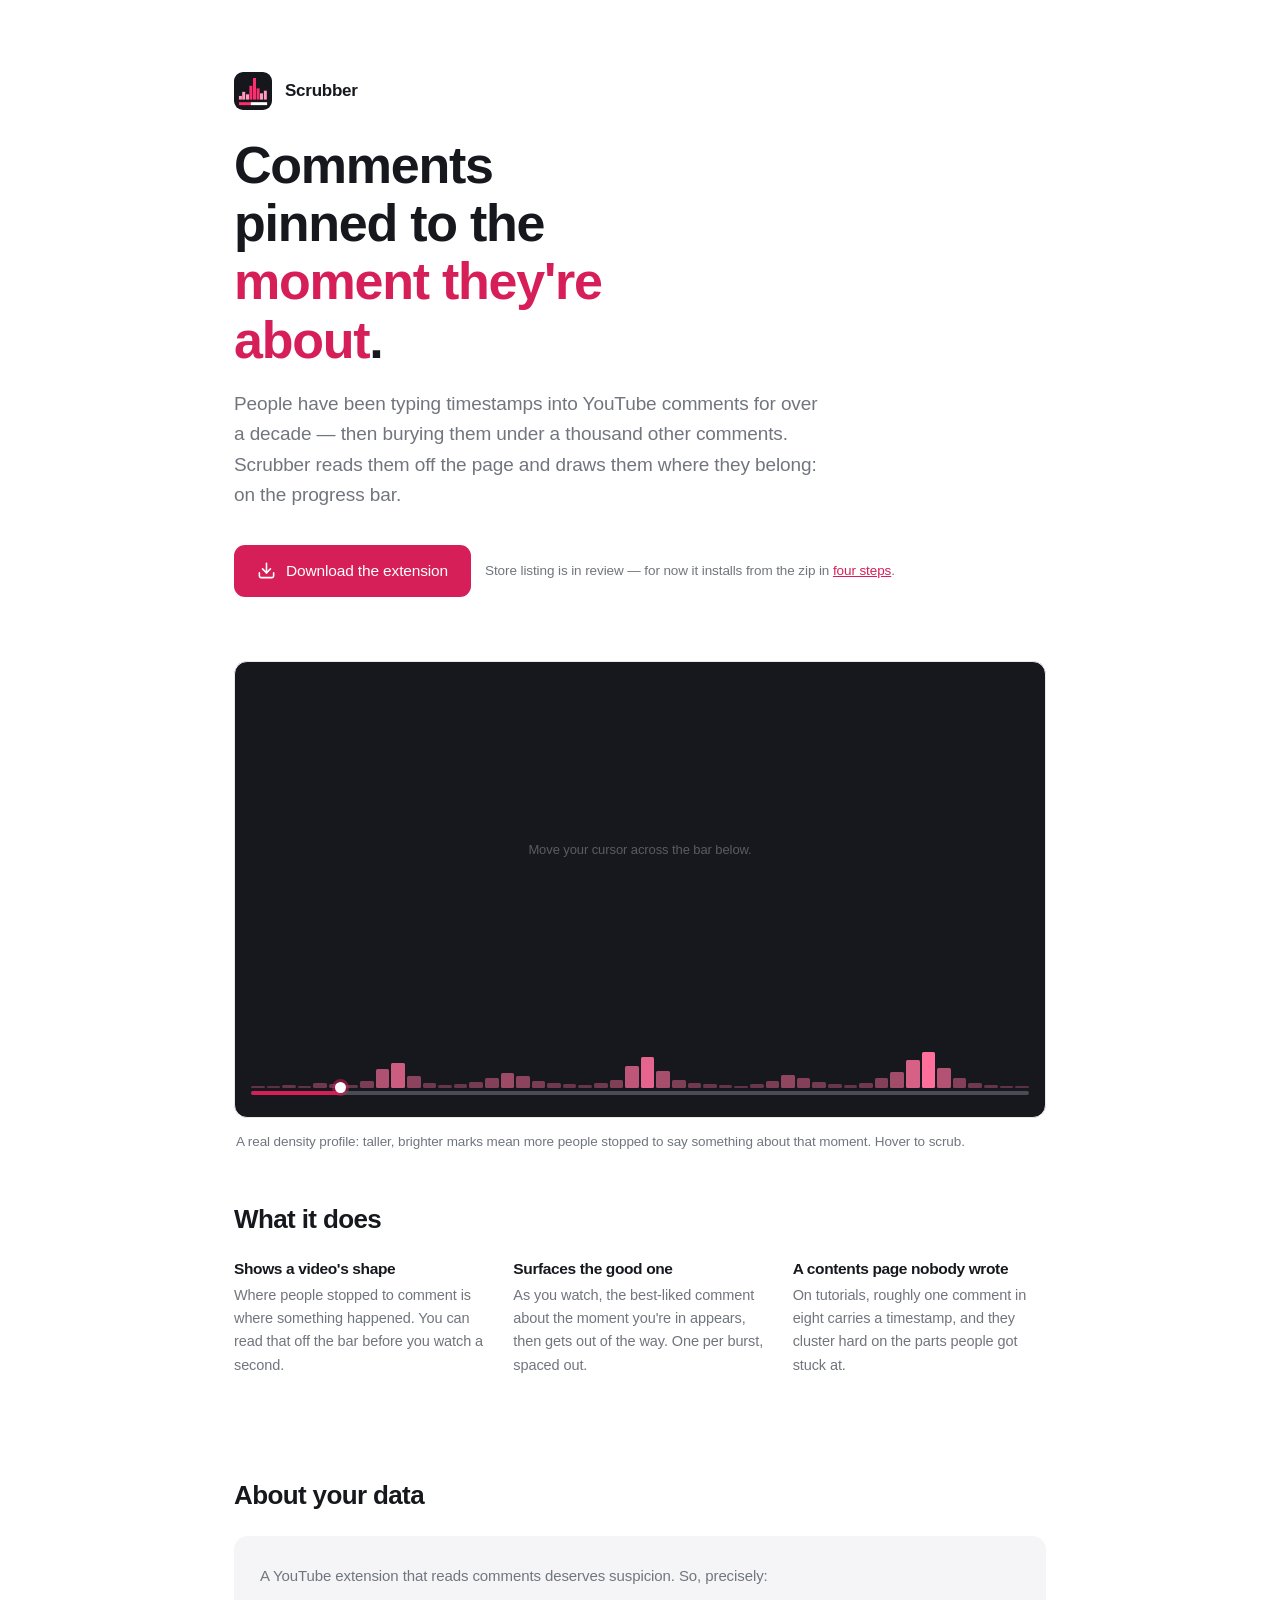
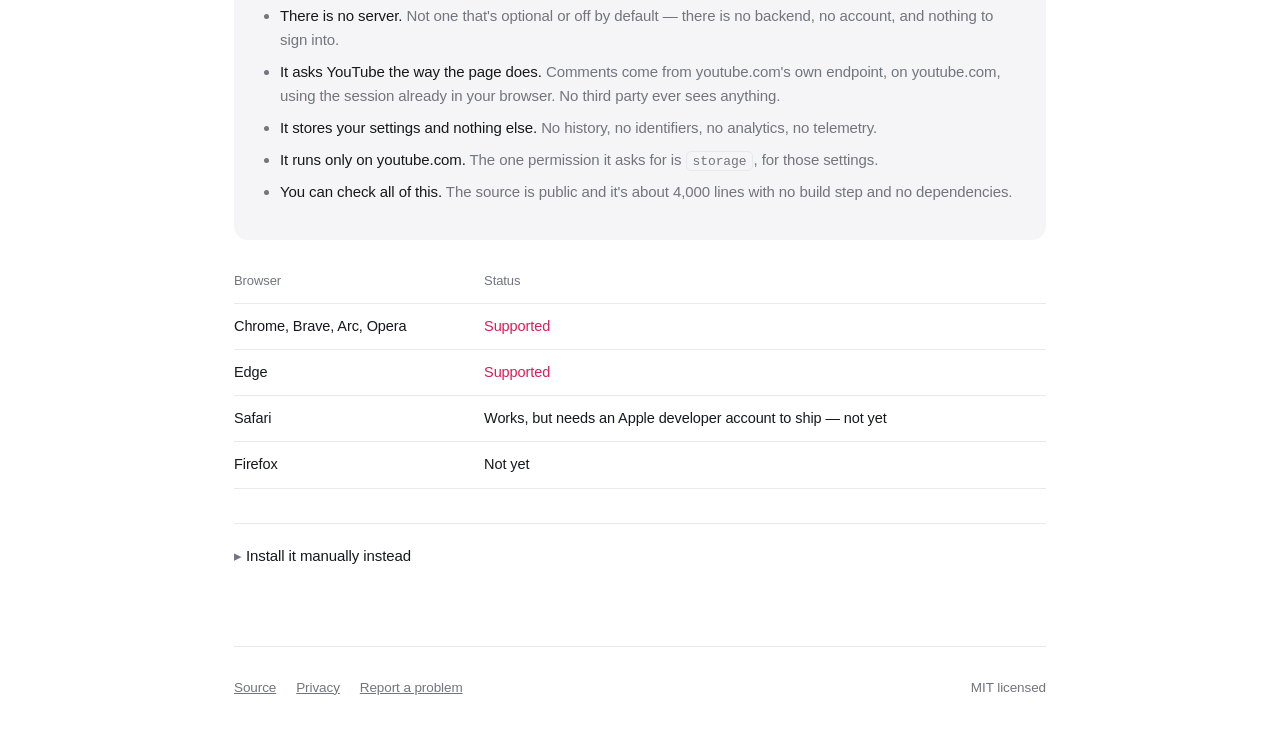
==== docs/index.html @ a27cd329 "Initial commit: Scrubber 1.0.0 Comments pinned to the moment they're about — density marks over the " ====
<!doctype html>
<html lang="en">
<head>
<meta charset="utf-8">
<meta name="viewport" content="width=device-width, initial-scale=1">
<title>Scrubber — YouTube comments pinned to the moment they're about</title>
<meta name="description" content="Scrubber reads the timestamps people type into YouTube comments and draws them as density marks over the progress bar. Free, open source, no tracking.">
<link rel="icon" href="icon.png">
<meta property="og:title" content="Scrubber">
<meta property="og:description" content="YouTube comments pinned to the moment they're about.">
<meta property="og:image" content="https://alex-mind.github.io/scrubber/promo.png">
<meta property="og:url" content="https://alex-mind.github.io/scrubber/">
<meta name="twitter:card" content="summary_large_image">
<style>
  /* Palette is lifted from src/popup.html so the site and the product agree. */
  :root{
    color-scheme: light dark;
    --bg:#fff; --fg:#16181d; --dim:#71757e; --line:#e8e9ed; --field:#f5f5f7;
    --accent:#d61f58; --accent-soft:rgba(214,31,88,.10);
    --player:#16181d; --player-fg:#e9eaee; --player-dim:#9a9ea8;
    --track:#4a4c55; --mark:#ff6f9c;
  }
  @media (prefers-color-scheme: dark){
    :root{
      --bg:#17181c; --fg:#e9eaee; --dim:#9a9ea8; --line:#292b31; --field:#212328;
      --accent:#ff6f9c; --accent-soft:rgba(255,111,156,.12);
      --player:#0e0f12; --player-fg:#e9eaee; --player-dim:#9a9ea8;
    }
  }
  *{box-sizing:border-box}
  html{-webkit-text-size-adjust:100%}
  body{
    margin:0; padding-block:0; background:var(--bg); color:var(--fg);
    font:400 16px/1.6 -apple-system,BlinkMacSystemFont,"SF Pro Text","Segoe UI",Roboto,Helvetica,Arial,sans-serif;
    letter-spacing:-.006em;
  }
  .wrap{max-width:860px; margin:0 auto; padding:0 24px}
  a{color:var(--accent)}
  h1,h2,h3{letter-spacing:-.024em; line-height:1.12; margin:0}

  /* ---------- hero ---------- */
  header{padding-block:72px 8px}
  .brand{display:flex; align-items:center; gap:13px; margin-bottom:26px}
  .brand img{width:38px; height:38px; border-radius:9px; display:block}
  .brand b{font-size:17px; font-weight:600; letter-spacing:-.015em}
  h1{font-size:clamp(32px,6.4vw,52px); font-weight:600; max-width:15ch}
  h1 em{font-style:normal; color:var(--accent)}
  .lede{margin:20px 0 0; font-size:clamp(16.5px,2.4vw,19px); color:var(--dim); max-width:56ch}

  /* ---------- install ---------- */
  .cta{display:flex; flex-wrap:wrap; align-items:center; gap:14px; margin:34px 0 10px}
  .btn{
    display:inline-flex; align-items:center; gap:10px;
    padding:13px 22px; border-radius:11px; border:1px solid transparent;
    background:var(--accent); color:#fff; text-decoration:none;
    font-size:15.5px; font-weight:500; letter-spacing:-.01em;
    transition:transform .12s ease, opacity .12s ease;
  }
  .btn:hover{opacity:.9; transform:translateY(-1px)}
  .btn svg{width:19px; height:19px; flex:none}
  .cta small{color:var(--dim); font-size:13.5px; line-height:1.45}
  .note{margin:6px 0 0; font-size:13.5px; color:var(--dim)}

  /* ---------- the demo ---------- */
  .demo{margin:46px 0 0}
  .player{
    position:relative; border-radius:13px; overflow:hidden; background:var(--player);
    aspect-ratio:16/9; border:1px solid var(--line);
    display:flex; align-items:center; justify-content:center;
  }
  .stage{
    position:absolute; inset:0; display:grid; place-items:center; text-align:center;
    color:var(--player-dim); font-size:13px; padding:0 24px 78px;
  }
  .stage span{opacity:.5}

  /* a comment surfacing, the way the extension does it */
  .card{
    position:absolute; left:16px; right:16px; bottom:70px; max-width:390px;
    background:rgba(22,24,29,.94); color:var(--player-fg);
    border:1px solid rgba(255,255,255,.10); border-radius:11px;
    padding:11px 13px; font-size:13.5px; line-height:1.5;
    opacity:0; transform:translateY(6px); transition:opacity .35s ease, transform .35s ease;
    backdrop-filter:blur(8px); text-align:left; pointer-events:none;
  }
  .card.on{opacity:1; transform:none}
  .card .meta{display:flex; gap:9px; align-items:center; margin-bottom:5px;
              font-size:11.5px; color:var(--player-dim)}
  .card .ts{color:var(--mark); font-weight:600; font-variant-numeric:tabular-nums}
  .card .likes{margin-left:auto; font-variant-numeric:tabular-nums}

  /* the progress bar and its density marks — the whole point */
  .bar{position:absolute; left:16px; right:16px; bottom:20px; height:46px; cursor:crosshair}
  .marks{position:absolute; left:0; right:0; bottom:9px; height:36px;
         display:flex; align-items:flex-end; gap:2px}
  .marks i{flex:1 1 0; min-width:1px; background:var(--mark); border-radius:1.5px; display:block}
  .track{position:absolute; left:0; right:0; bottom:2px; height:4px;
         background:var(--track); border-radius:2px; overflow:hidden}
  .fill{position:absolute; left:0; top:0; bottom:0; width:0; background:var(--accent); border-radius:2px}
  .head{position:absolute; bottom:4px; width:11px; height:11px; margin-left:-5.5px;
        border-radius:50%; background:#fff; box-shadow:0 0 0 3px rgba(214,31,88,.5)}
  .cap{margin:13px 2px 0; font-size:13.5px; color:var(--dim)}

  /* ---------- content ---------- */
  section{padding-block:52px}
  h2{font-size:clamp(21px,3.4vw,26px); font-weight:600}
  .grid{display:grid; grid-template-columns:repeat(auto-fit,minmax(215px,1fr)); gap:26px; margin-top:26px}
  .grid h3{font-size:15.5px; font-weight:600; margin-bottom:7px}
  .grid p{margin:0; color:var(--dim); font-size:14.5px}

  .priv{background:var(--field); border-radius:14px; padding:28px 26px; margin-top:26px}
  .priv ul{margin:16px 0 0; padding-left:20px; color:var(--dim); font-size:15px}
  .priv li{margin:8px 0}
  .priv li b{color:var(--fg); font-weight:500}

  details{border-top:1px solid var(--line); padding-top:20px; margin-top:34px}
  summary{cursor:pointer; font-weight:500; font-size:15px; list-style:none}
  summary::-webkit-details-marker{display:none}
  summary::before{content:"▸ "; color:var(--dim)}
  details[open] summary::before{content:"▾ "}
  details ol{color:var(--dim); font-size:14.5px; padding-left:22px}
  details li{margin:9px 0}
  code{background:var(--field); border:1px solid var(--line); border-radius:5px;
       padding:1.5px 6px; font:500 13px/1 ui-monospace,SFMono-Regular,Menlo,monospace}

  table{width:100%; border-collapse:collapse; margin-top:20px; font-size:14.5px}
  th,td{text-align:left; padding:11px 12px 11px 0; border-bottom:1px solid var(--line)}
  th{font-weight:500; color:var(--dim); font-size:13px}
  td.yes{color:var(--accent)}

  footer{border-top:1px solid var(--line); padding-block:30px 46px; margin-top:26px;
         color:var(--dim); font-size:13.5px;
         display:flex; flex-wrap:wrap; gap:8px 20px; align-items:center}
  footer a{color:var(--dim)}
  footer .sp{flex:1 1 auto}

  @media (max-width:560px){
    header{padding-block:44px 4px}
    .card{bottom:62px; font-size:12.5px}
    .bar{height:38px}
    .marks{height:28px}
  }
  @media (prefers-reduced-motion:reduce){
    .card{transition:none}
    .btn{transition:none}
  }
</style>
</head>
<body>

<div class="wrap">

<header>
  <div class="brand">
    <img src="icon.png" alt="" width="38" height="38">
    <b>Scrubber</b>
  </div>
  <h1>Comments pinned to the <em>moment they're about</em>.</h1>
  <p class="lede">
    People have been typing timestamps into YouTube comments for over a decade —
    then burying them under a thousand other comments. Scrubber reads them off the
    page and draws them where they belong: on the progress bar.
  </p>

  <div class="cta">
    <a class="btn" id="install" href="https://github.com/alex-mind/scrubber/releases/latest">
      <svg viewBox="0 0 24 24" fill="none" stroke="currentColor" stroke-width="2"
           stroke-linecap="round" stroke-linejoin="round" aria-hidden="true">
        <path d="M21 15v4a2 2 0 0 1-2 2H5a2 2 0 0 1-2-2v-4"/>
        <polyline points="7 10 12 15 17 10"/><line x1="12" y1="15" x2="12" y2="3"/>
      </svg>
      <span id="install-label">Get Scrubber</span>
    </a>
    <small id="install-note">Free and open source. Works on desktop YouTube.</small>
  </div>
</header>

<div class="demo">
  <div class="player">
    <div class="stage"><span>Move your cursor across the bar below.</span></div>

    <div class="card" id="card">
      <div class="meta">
        <span class="ts" id="c-ts">0:00</span>
        <span id="c-author">—</span>
        <span class="likes" id="c-likes"></span>
      </div>
      <div id="c-text"></div>
    </div>

    <div class="bar" id="bar">
      <div class="marks" id="marks"></div>
      <div class="track"><div class="fill" id="fill"></div></div>
      <div class="head" id="head" style="left:0"></div>
    </div>
  </div>
  <p class="cap">
    A real density profile: taller, brighter marks mean more people stopped to say
    something about that moment. Hover to scrub.
  </p>
</div>

<section>
  <h2>What it does</h2>
  <div class="grid">
    <div>
      <h3>Shows a video's shape</h3>
      <p>Where people stopped to comment is where something happened. You can read
         that off the bar before you watch a second.</p>
    </div>
    <div>
      <h3>Surfaces the good one</h3>
      <p>As you watch, the best-liked comment about the moment you're in appears,
         then gets out of the way. One per burst, spaced out.</p>
    </div>
    <div>
      <h3>A contents page nobody wrote</h3>
      <p>On tutorials, roughly one comment in eight carries a timestamp, and they
         cluster hard on the parts people got stuck at.</p>
    </div>
  </div>
</section>

<section>
  <h2>About your data</h2>
  <div class="priv">
    <p style="margin:0; color:var(--dim); font-size:15px">
      A YouTube extension that reads comments deserves suspicion. So, precisely:
    </p>
    <ul>
      <li><b>There is no server.</b> Not one that's optional or off by default —
          there is no backend, no account, and nothing to sign into.</li>
      <li><b>It asks YouTube the way the page does.</b> Comments come from
          youtube.com's own endpoint, on youtube.com, using the session already in
          your browser. No third party ever sees anything.</li>
      <li><b>It stores your settings and nothing else.</b> No history, no
          identifiers, no analytics, no telemetry.</li>
      <li><b>It runs only on youtube.com.</b> The one permission it asks for is
          <code>storage</code>, for those settings.</li>
      <li><b>You can check all of this.</b> The source is public and it's about
          4,000 lines with no build step and no dependencies.</li>
    </ul>
  </div>

  <table>
    <tr><th>Browser</th><th>Status</th></tr>
    <tr><td>Chrome, Brave, Arc, Opera</td><td class="yes">Supported</td></tr>
    <tr><td>Edge</td><td class="yes">Supported</td></tr>
    <tr><td>Safari</td><td>Works, but needs an Apple developer account to ship — not yet</td></tr>
    <tr><td>Firefox</td><td>Not yet</td></tr>
  </table>

  <details>
    <summary>Install it manually instead</summary>
    <ol>
      <li>Download the zip from
          <a href="https://github.com/alex-mind/scrubber/releases/latest">the latest release</a>
          and unzip it.</li>
      <li>Open <code>chrome://extensions</code> (or <code>edge://extensions</code>).</li>
      <li>Turn on <b>Developer mode</b>, top right.</li>
      <li>Click <b>Load unpacked</b> and pick the unzipped folder.</li>
      <li>Open any YouTube video. Marks appear once the comments load.</li>
    </ol>
    <p style="font-size:14px; color:var(--dim); margin:0">
      Manually loaded extensions don't auto-update, and Chrome will nag you about
      developer mode on every launch. The store version is the quiet one.
    </p>
  </details>
</section>

<footer>
  <a href="https://github.com/alex-mind/scrubber">Source</a>
  <a href="privacy.html">Privacy</a>
  <a href="https://github.com/alex-mind/scrubber/issues">Report a problem</a>
  <span class="sp"></span>
  <span>MIT licensed</span>
</footer>

</div>

<script>
(function(){
  "use strict";

  /* ---------------------------------------------------------------------
     Store URLs. Both are null until the listing exists — a store URL cannot
     be known before the first draft upload assigns an item ID. While null,
     the button points at the GitHub release and says so.
     --------------------------------------------------------------------- */
  var STORES = {
    chrome: null,  // 'https://chromewebstore.google.com/detail/scrubber/<ITEM_ID>'
    edge:   null   // 'https://microsoftedge.microsoft.com/addons/detail/<ITEM_ID>'
  };
  var RELEASE = 'https://github.com/alex-mind/scrubber/releases/latest';

  function browser(){
    var ua = navigator.userAgent;
    if (/Edg\//.test(ua))                      return 'edge';
    if (/Firefox\//.test(ua))                  return 'firefox';
    // Chrome's UA is a superset of Safari's, so Chrome has to be ruled out first.
    if (/Chrome\//.test(ua) && !/OPR\//.test(ua)) return 'chrome';
    if (/OPR\//.test(ua))                      return 'chrome';  // Opera installs from the CWS
    if (/Safari\//.test(ua))                   return 'safari';
    return 'other';
  }

  var btn   = document.getElementById('install');
  var label = document.getElementById('install-label');
  var note  = document.getElementById('install-note');
  var b     = browser();

  var NAMES = { chrome:'Chrome', edge:'Edge', safari:'Safari', firefox:'Firefox' };

  if (b === 'safari' || b === 'firefox') {
    label.textContent = 'Download for Chrome or Edge';
    btn.href = RELEASE;
    note.innerHTML = 'Not available for ' + NAMES[b] + ' yet — see the table below.';
  } else if (STORES[b]) {
    label.textContent = 'Add to ' + NAMES[b];
    btn.href = STORES[b];
    note.textContent = 'Free and open source. Two clicks: this button, then Add extension.';
  } else {
    label.textContent = 'Download the extension';
    btn.href = RELEASE;
    note.innerHTML = 'Store listing is in review — for now it installs from the zip in '
                   + '<a href="#" onclick="document.querySelector(\'details\').open=true;'
                   + 'document.querySelector(\'details\').scrollIntoView({behavior:\'smooth\'});'
                   + 'return false;">four steps</a>.';
  }

  /* ---------------------------------------------------------------------
     The demo. A real density profile — clustered, not evenly spread, because
     that is what timestamped comments actually look like.
     --------------------------------------------------------------------- */
  var DURATION = 1147;                                  // 19:07, a plausible tutorial
  var PROFILE = [2,1,3,2,5,4,3,7,18,24,11,5,3,4,6,9,14,11,7,5,4,3,5,8,
                 21,29,16,8,5,4,3,2,4,7,12,9,6,4,3,5,9,15,26,34,19,9,5,3,2,1];

  // Seconds, not fractions — so the timestamp the card renders is exactly the one
  // quoted in the comment text. Deriving it the other way round drifts by a second.
  var COMMENTS = [
    { sec:192, author:'@mara_dev',      likes:'2.1K',
      text:'The bit at 3:12 is the only explanation of this that ever made sense to me.' },
    { sec:574, author:'@notveryonline', likes:'864',
      text:"Came back three times for 9:34. That's the part the docs leave out." },
    { sec:988, author:'@k_builds',      likes:'4.7K',
      text:'16:28 — watch his hands, not the slide. That is the whole trick.' }
  ];
  COMMENTS.forEach(function(c){ c.at = c.sec / DURATION; });

  var marksEl = document.getElementById('marks');
  var fill    = document.getElementById('fill');
  var head    = document.getElementById('head');
  var bar     = document.getElementById('bar');
  var card    = document.getElementById('card');

  var max = Math.max.apply(null, PROFILE);
  marksEl.innerHTML = PROFILE.map(function(v){
    var h = Math.max(2, Math.round(v / max * 36));
    var o = (0.28 + 0.72 * (v / max)).toFixed(2);
    return '<i style="height:' + h + 'px;opacity:' + o + '"></i>';
  }).join('');

  function fmt(sec){
    var m = Math.floor(sec / 60), s = Math.floor(sec % 60);
    return m + ':' + (s < 10 ? '0' : '') + s;
  }

  var shown = -1;
  function showCard(i){
    if (i === shown) return;
    shown = i;
    if (i < 0) { card.classList.remove('on'); return; }
    var c = COMMENTS[i];
    document.getElementById('c-ts').textContent     = fmt(c.sec);
    document.getElementById('c-author').textContent = c.author;
    document.getElementById('c-likes').textContent  = c.likes + ' likes';
    document.getElementById('c-text').textContent   = c.text;
    card.classList.add('on');
  }

  function at(p){                       // p is 0..1 along the bar
    p = Math.max(0, Math.min(1, p));
    fill.style.width = (p * 100) + '%';
    head.style.left  = (p * 100) + '%';
    // Same idea as the extension: a comment belongs to the moment if the
    // playhead is inside a window either side of it.
    var hit = -1;
    for (var i = 0; i < COMMENTS.length; i++){
      if (Math.abs(COMMENTS[i].at - p) < 0.045) { hit = i; break; }
    }
    showCard(hit);
  }

  function fromEvent(e){
    var r = bar.getBoundingClientRect();
    var x = (e.touches ? e.touches[0].clientX : e.clientX) - r.left;
    at(x / r.width);
  }

  var auto = null;
  function stopAuto(){ if (auto) { cancelAnimationFrame(auto); auto = null; } }

  bar.addEventListener('mousemove', function(e){ stopAuto(); fromEvent(e); });
  bar.addEventListener('touchmove', function(e){ stopAuto(); fromEvent(e); e.preventDefault(); },
                       { passive:false });

  // Autoplay the sweep until the visitor takes over, so the idea lands without
  // anyone having to work out that the bar is interactive.
  var reduced = window.matchMedia('(prefers-reduced-motion: reduce)').matches;
  if (reduced) {
    at(COMMENTS[1].at);
  } else {
    var t0 = null, LOOP = 17000;
    (function step(ts){
      if (t0 === null) t0 = ts;
      at(((ts - t0) % LOOP) / LOOP);
      auto = requestAnimationFrame(step);
    })(performance.now());
  }
})();
</script>
</body>
</html>
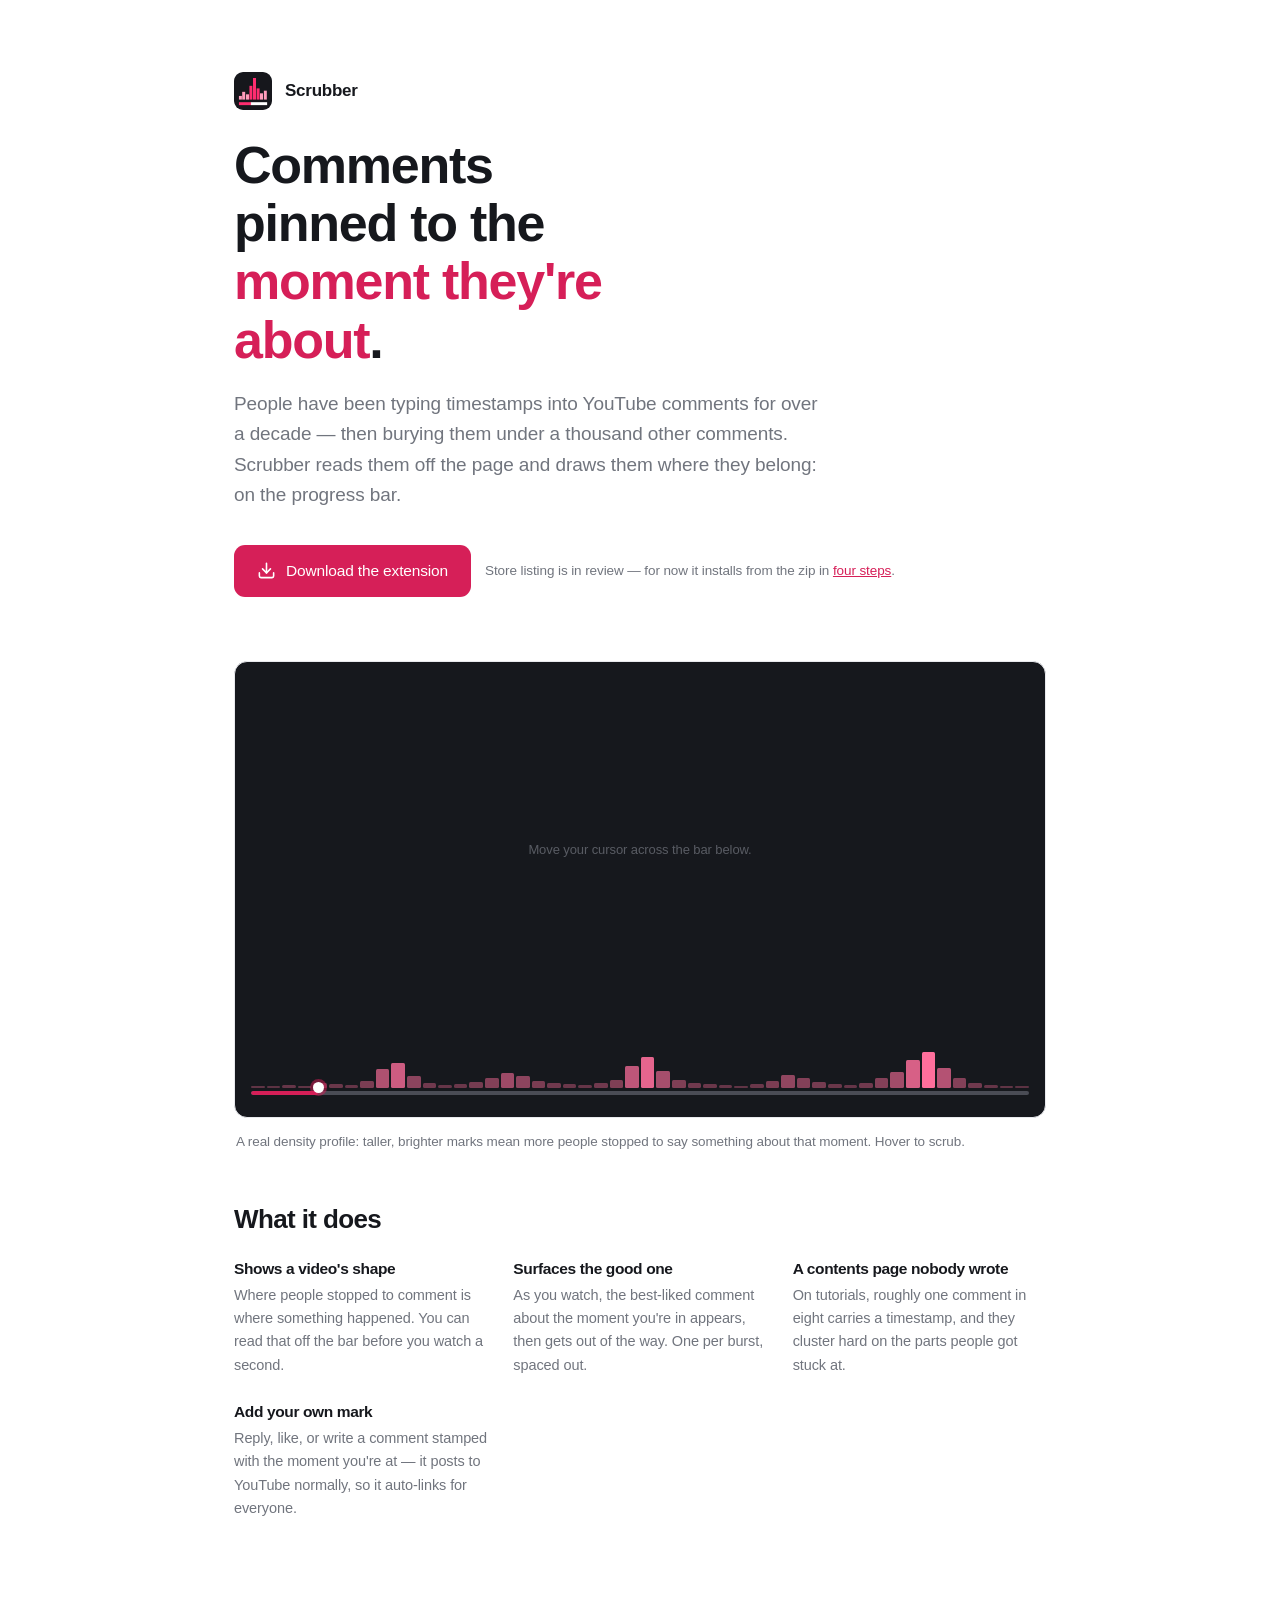
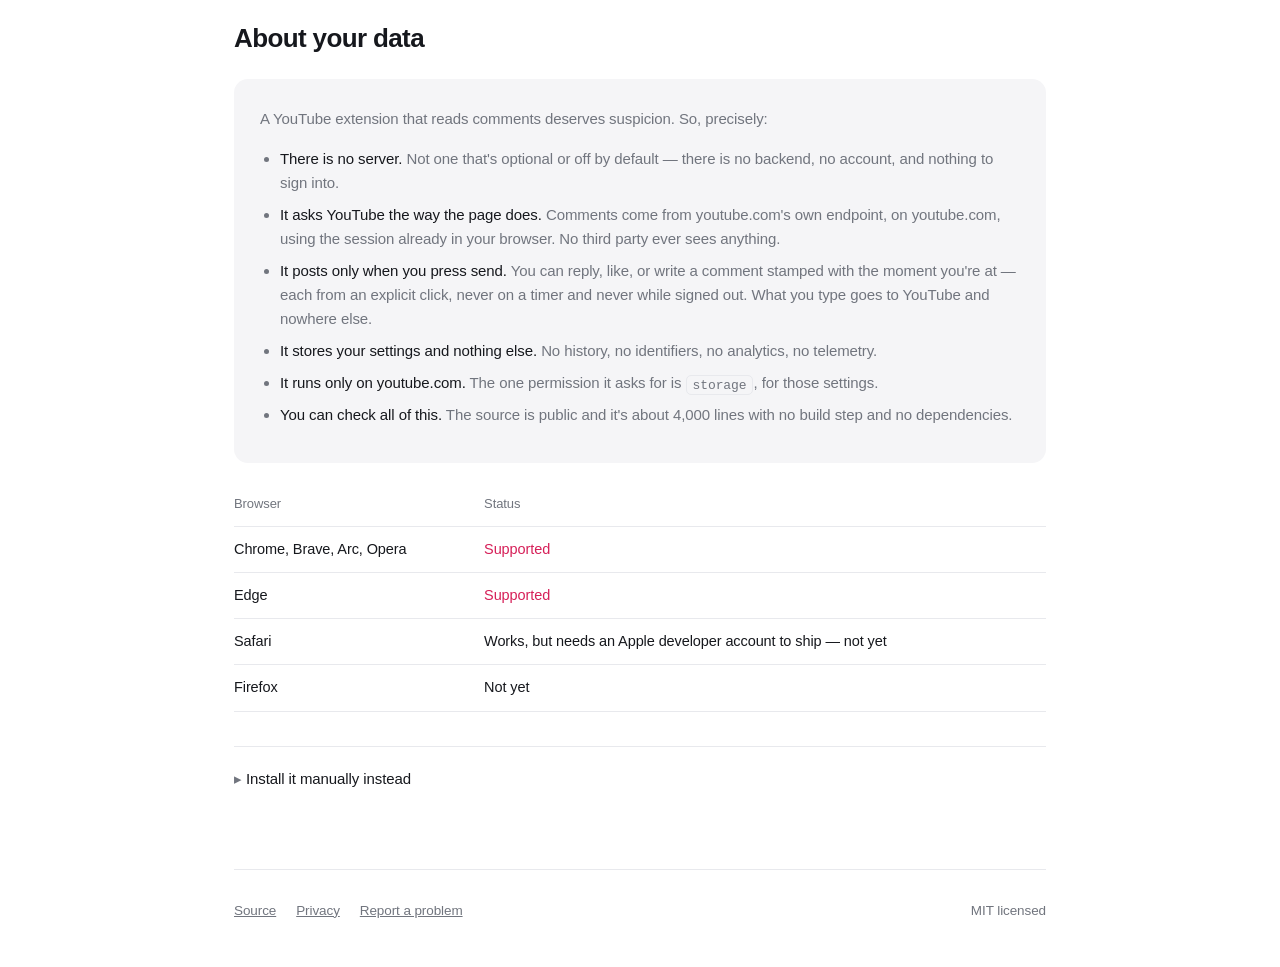
==== commit 32e84ac5: "Disclose the write capability across listing, privacy policy and README The extension does not only " ====
--- a/docs/index.html
+++ b/docs/index.html
@@ -218,6 +218,11 @@
       <p>On tutorials, roughly one comment in eight carries a timestamp, and they
          cluster hard on the parts people got stuck at.</p>
     </div>
+    <div>
+      <h3>Add your own mark</h3>
+      <p>Reply, like, or write a comment stamped with the moment you're at — it
+         posts to YouTube normally, so it auto-links for everyone.</p>
+    </div>
   </div>
 </section>
 
@@ -233,6 +238,10 @@
       <li><b>It asks YouTube the way the page does.</b> Comments come from
           youtube.com's own endpoint, on youtube.com, using the session already in
           your browser. No third party ever sees anything.</li>
+      <li><b>It posts only when you press send.</b> You can reply, like, or write a
+          comment stamped with the moment you're at — each from an explicit click,
+          never on a timer and never while signed out. What you type goes to YouTube
+          and nowhere else.</li>
       <li><b>It stores your settings and nothing else.</b> No history, no
           identifiers, no analytics, no telemetry.</li>
       <li><b>It runs only on youtube.com.</b> The one permission it asks for is
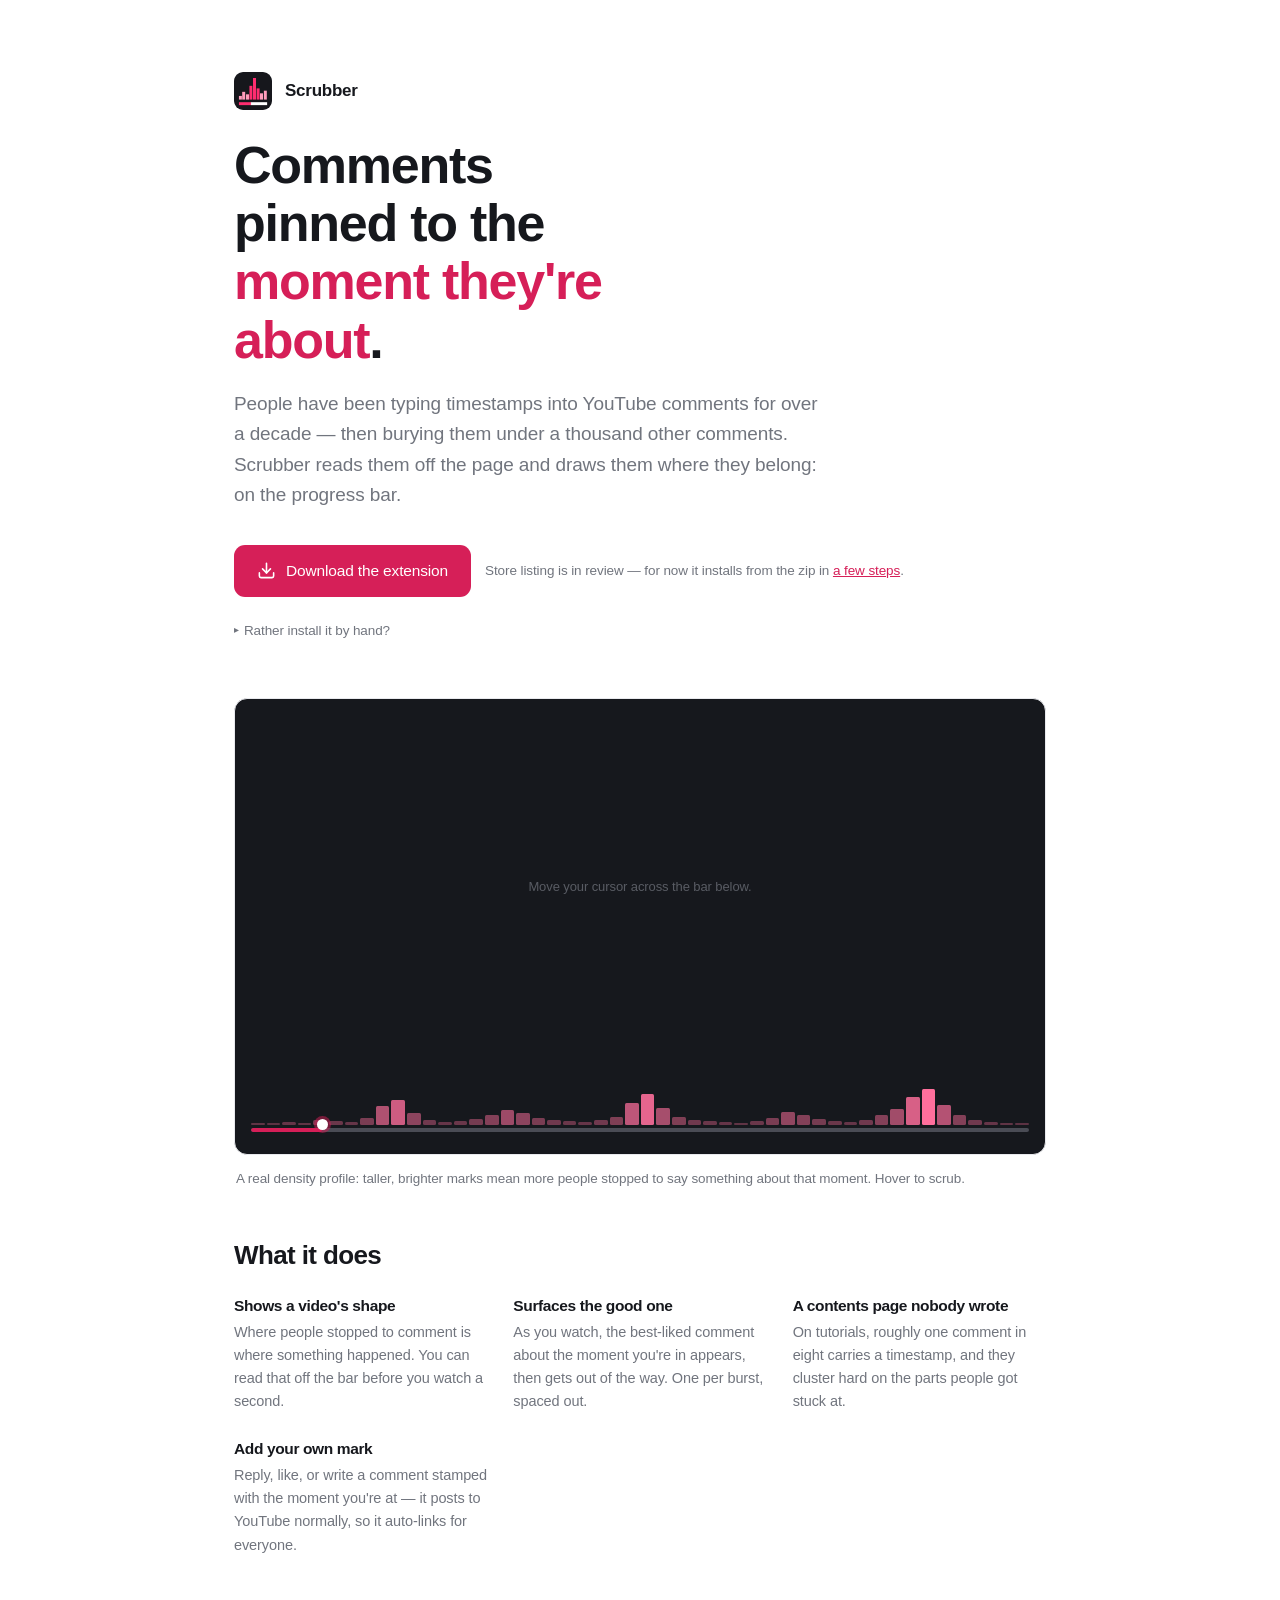
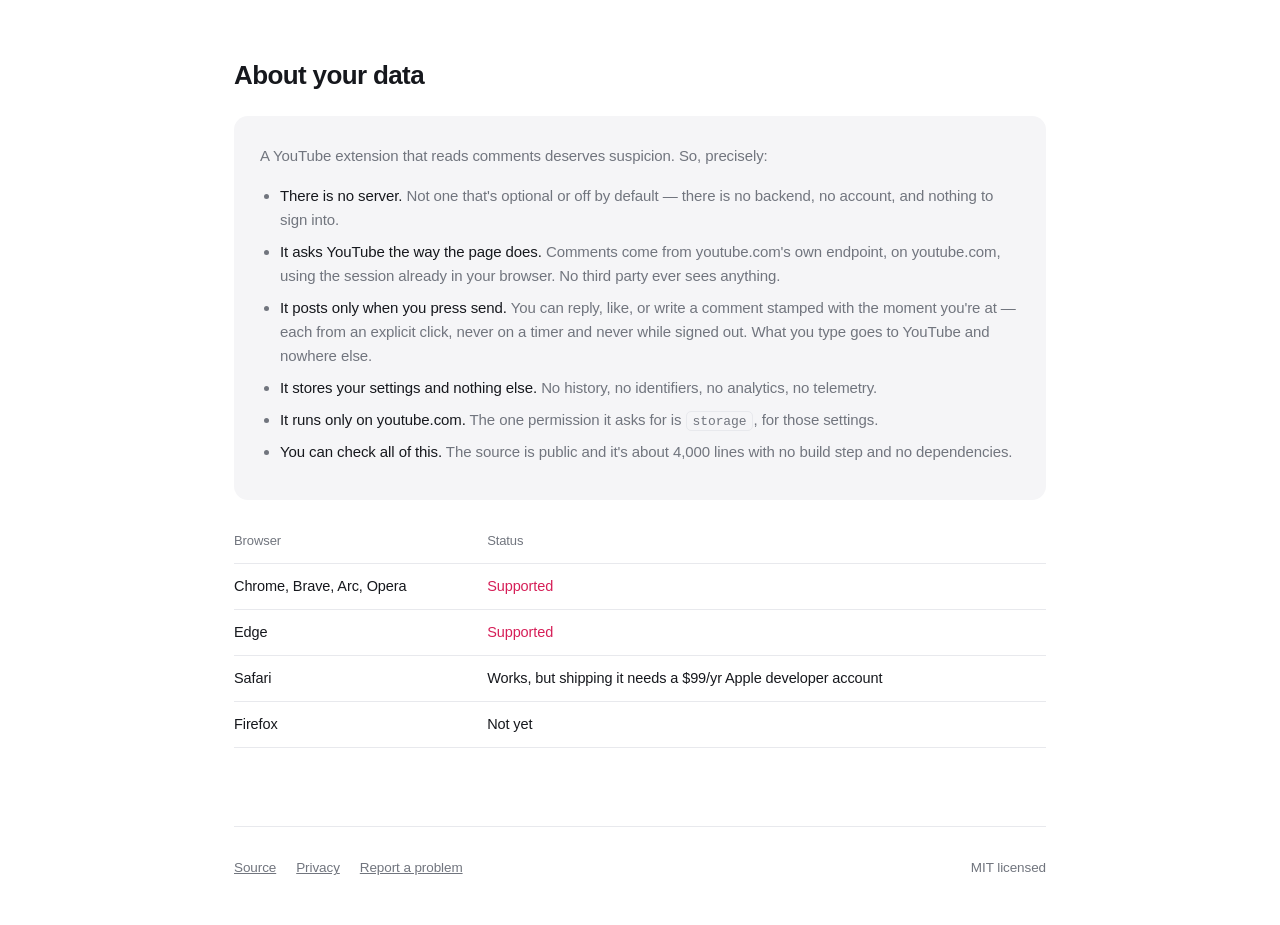
==== commit 2a2474f0: "Rework the README header and make the site's install paths honest README: - SLOP is now a rendered o" ====
--- a/docs/index.html
+++ b/docs/index.html
@@ -113,13 +113,23 @@
   .priv li{margin:8px 0}
   .priv li b{color:var(--fg); font-weight:500}
 
-  details{border-top:1px solid var(--line); padding-top:20px; margin-top:34px}
-  summary{cursor:pointer; font-weight:500; font-size:15px; list-style:none}
+  /* Sits directly under the install button now, so it has to stay quiet until
+     opened — a secondary affordance, not a second call to action. */
+  details.manual{margin-top:18px; max-width:620px}
+  summary{cursor:pointer; font-size:13.5px; color:var(--dim); list-style:none;
+          display:inline-flex; align-items:center; gap:5px; padding:3px 0}
+  summary:hover{color:var(--accent)}
   summary::-webkit-details-marker{display:none}
-  summary::before{content:"▸ "; color:var(--dim)}
-  details[open] summary::before{content:"▾ "}
-  details ol{color:var(--dim); font-size:14.5px; padding-left:22px}
-  details li{margin:9px 0}
+  summary::before{content:"▸"; font-size:10px; line-height:1}
+  details[open] summary::before{content:"▾"}
+  details[open].manual{
+    margin-bottom:6px; padding:4px 18px 16px;
+    border-left:2px solid var(--line);
+  }
+  details h4{margin:16px 0 6px; font-size:13.5px; font-weight:600; letter-spacing:-.01em}
+  details ol{color:var(--dim); font-size:14px; padding-left:20px; margin:0}
+  details li{margin:7px 0}
+  details .fine{font-size:13px; color:var(--dim); margin:10px 0 0; line-height:1.5}
   code{background:var(--field); border:1px solid var(--line); border-radius:5px;
        padding:1.5px 6px; font:500 13px/1 ui-monospace,SFMono-Regular,Menlo,monospace}
 
@@ -173,6 +183,49 @@
     </a>
     <small id="install-note">Free and open source. Works on desktop YouTube.</small>
   </div>
+
+  <details class="manual">
+    <summary>Rather install it by hand?</summary>
+
+    <h4>Chrome, Edge, Brave, Arc, Opera</h4>
+    <ol>
+      <li>Download the zip from
+          <a href="https://github.com/alex-mind/scrubber/releases/latest">the latest release</a>
+          and unzip it.</li>
+      <li>Open <code>chrome://extensions</code> — or <code>edge://extensions</code>,
+          <code>brave://extensions</code>.</li>
+      <li>Turn on <b>Developer mode</b>, top right.</li>
+      <li>Click <b>Load unpacked</b> and pick the unzipped folder.</li>
+      <li>Open any YouTube video. Marks appear once the comments load.</li>
+    </ol>
+    <p class="fine">
+      Hand-loaded extensions don't auto-update, and Chrome re-asks about developer
+      mode on every launch. The store version is the quiet one.
+    </p>
+
+    <h4>Safari</h4>
+    <p class="fine" style="margin-bottom:10px">
+      Safari has no "load unpacked" — every extension ships inside a native app, so
+      this one has to be built. You need macOS with <b>Xcode</b> installed, not just
+      the command line tools.
+    </p>
+    <ol>
+      <li>Clone the repo:
+          <code>git clone https://github.com/alex-mind/scrubber</code></li>
+      <li>Run <code>./build.sh safari-app</code> — it converts the extension to an
+          Xcode project, builds it, and installs <code>Scrubber.app</code> to
+          <code>/Applications</code>.</li>
+      <li>Open Safari → <b>Settings → Extensions</b> and tick <b>Scrubber</b>.</li>
+      <li>Set youtube.com to <b>Allow on Every Website</b>, or at least <b>Always
+          Allow on This Website</b> — without this the extension never runs.</li>
+    </ol>
+    <p class="fine">
+      If it doesn't appear in the list, quit Safari completely and reopen it — Safari
+      reads its extension list once per launch. Without a paid Apple developer
+      account the build is unsigned, and Safari then needs <b>Develop → Allow
+      unsigned extensions</b> ticked again after every restart.
+    </p>
+  </details>
 </header>
 
 <div class="demo">
@@ -255,26 +308,9 @@
     <tr><th>Browser</th><th>Status</th></tr>
     <tr><td>Chrome, Brave, Arc, Opera</td><td class="yes">Supported</td></tr>
     <tr><td>Edge</td><td class="yes">Supported</td></tr>
-    <tr><td>Safari</td><td>Works, but needs an Apple developer account to ship — not yet</td></tr>
+    <tr><td>Safari</td><td>Works, but shipping it needs a $99/yr Apple developer account</td></tr>
     <tr><td>Firefox</td><td>Not yet</td></tr>
   </table>
-
-  <details>
-    <summary>Install it manually instead</summary>
-    <ol>
-      <li>Download the zip from
-          <a href="https://github.com/alex-mind/scrubber/releases/latest">the latest release</a>
-          and unzip it.</li>
-      <li>Open <code>chrome://extensions</code> (or <code>edge://extensions</code>).</li>
-      <li>Turn on <b>Developer mode</b>, top right.</li>
-      <li>Click <b>Load unpacked</b> and pick the unzipped folder.</li>
-      <li>Open any YouTube video. Marks appear once the comments load.</li>
-    </ol>
-    <p style="font-size:14px; color:var(--dim); margin:0">
-      Manually loaded extensions don't auto-update, and Chrome will nag you about
-      developer mode on every launch. The store version is the quiet one.
-    </p>
-  </details>
 </section>
 
 <footer>
@@ -334,7 +370,7 @@
     note.innerHTML = 'Store listing is in review — for now it installs from the zip in '
                    + '<a href="#" onclick="document.querySelector(\'details\').open=true;'
                    + 'document.querySelector(\'details\').scrollIntoView({behavior:\'smooth\'});'
-                   + 'return false;">four steps</a>.';
+                   + 'return false;">a few steps</a>.';
   }
 
   /* ---------------------------------------------------------------------
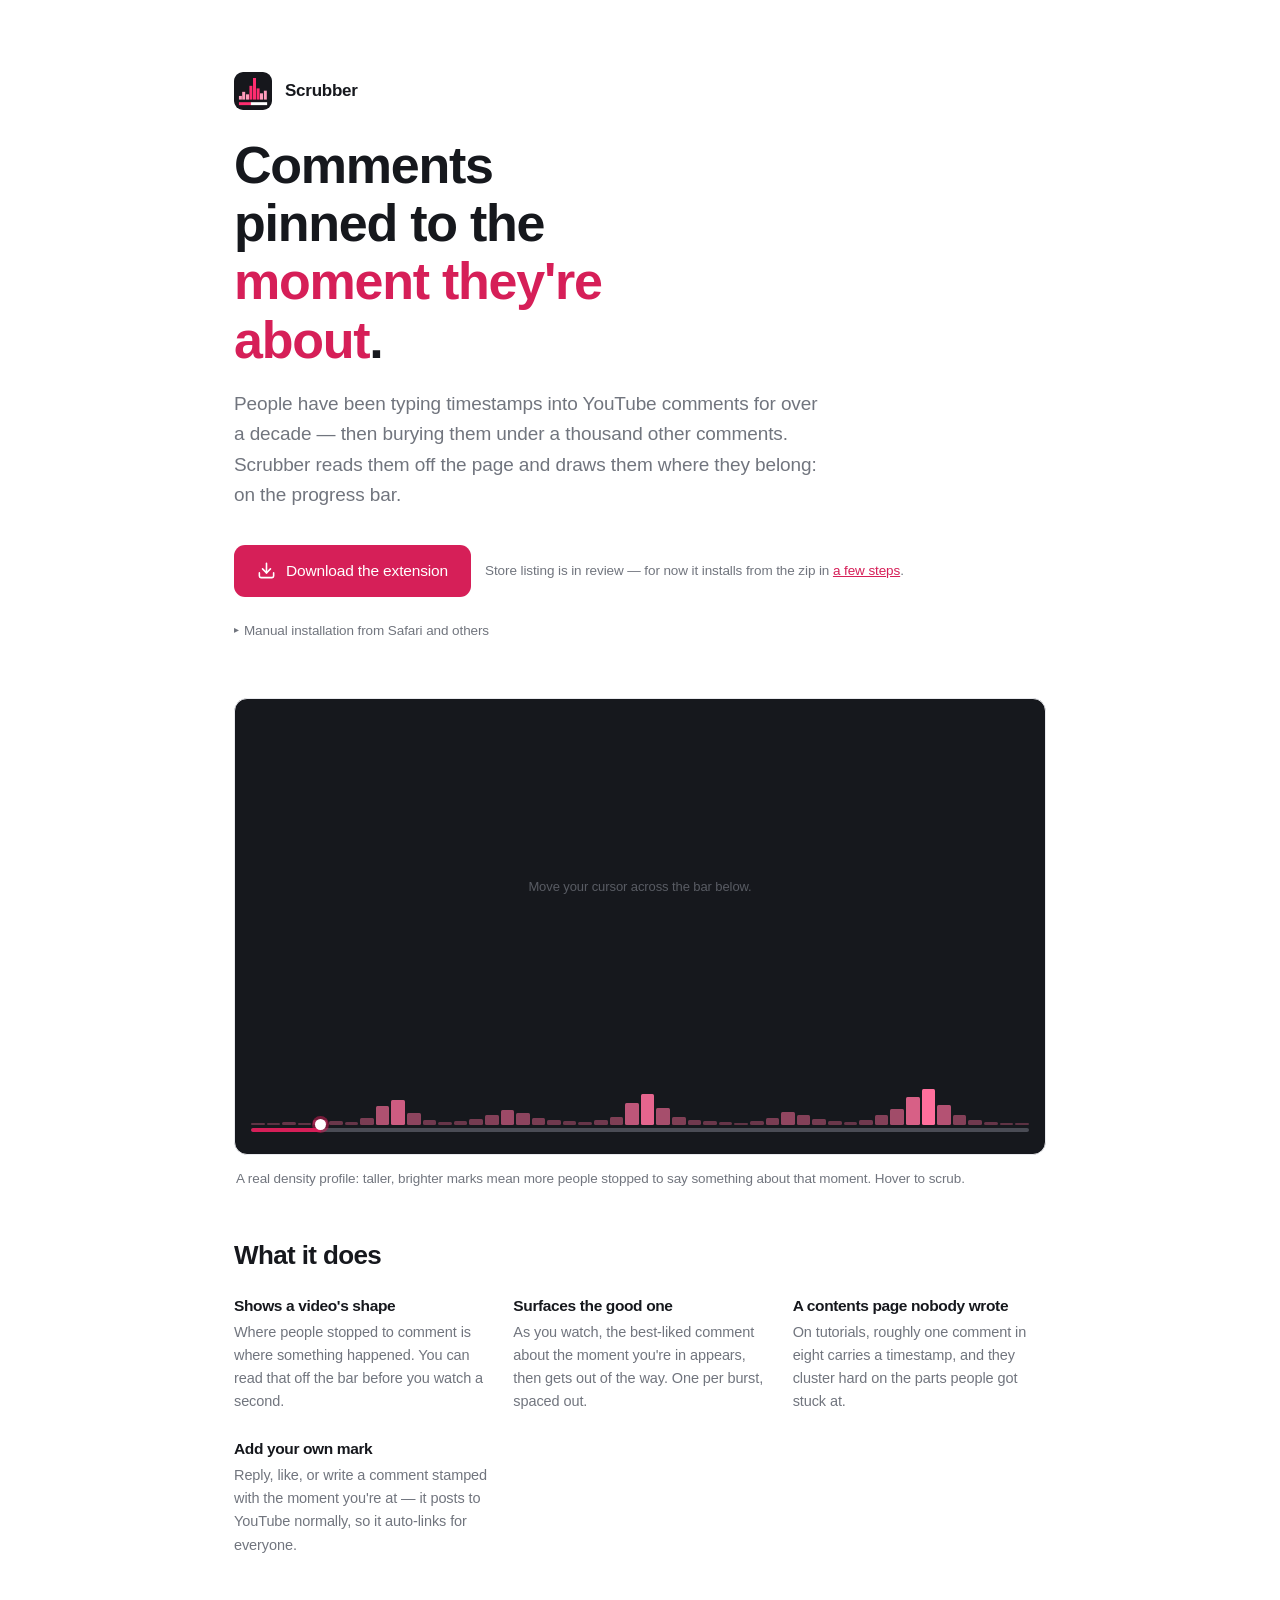
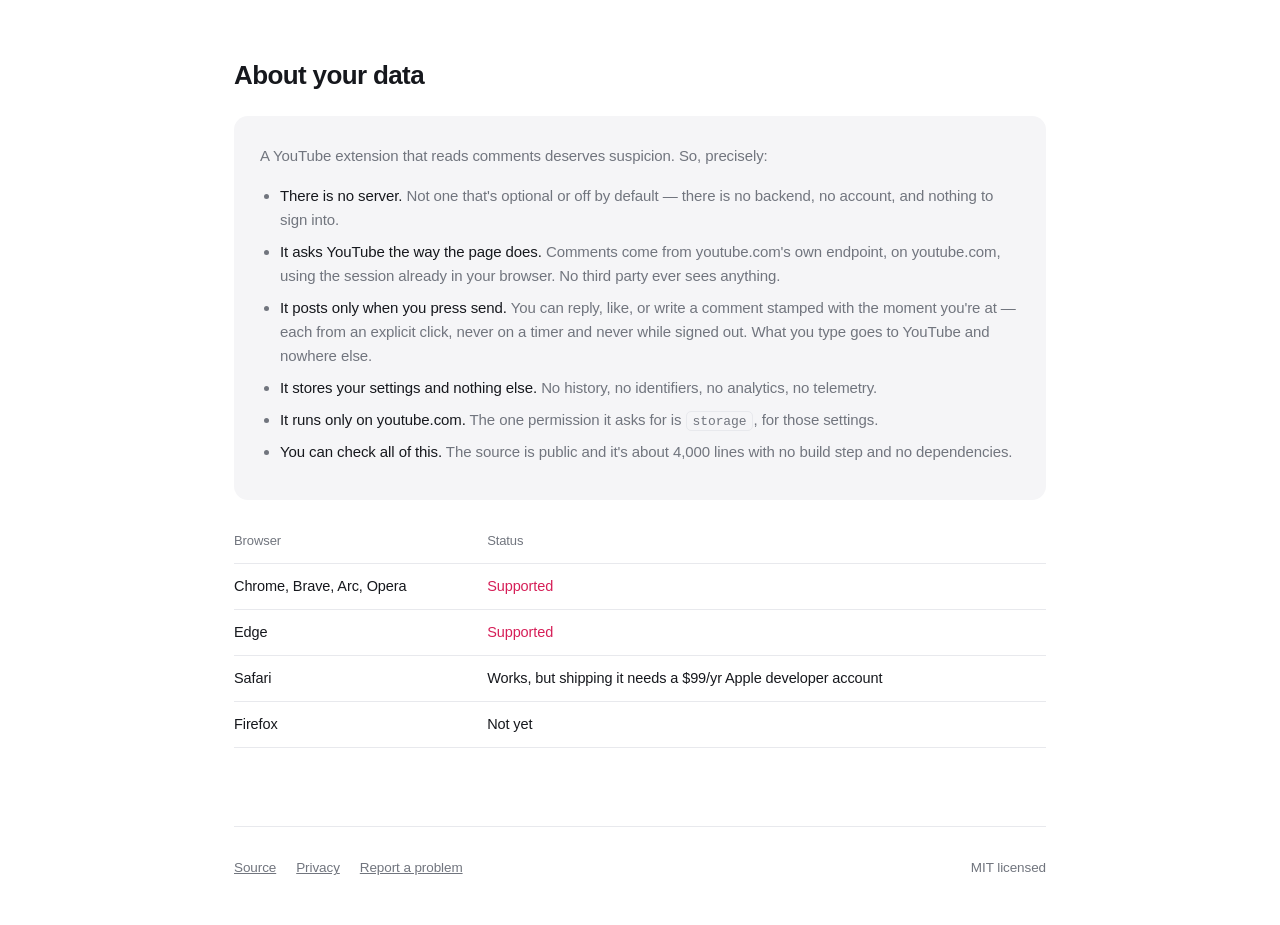
==== commit 8135e23b: "Drop the Safari/Firefox install note, rename the manual section The note duplicated what the support" ====
--- a/docs/index.html
+++ b/docs/index.html
@@ -185,7 +185,7 @@
   </div>
 
   <details class="manual">
-    <summary>Rather install it by hand?</summary>
+    <summary>Manual installation from Safari and others</summary>
 
     <h4>Chrome, Edge, Brave, Arc, Opera</h4>
     <ol>
@@ -359,7 +359,9 @@
   if (b === 'safari' || b === 'firefox') {
     label.textContent = 'Download for Chrome or Edge';
     btn.href = RELEASE;
-    note.innerHTML = 'Not available for ' + NAMES[b] + ' yet — see the table below.';
+    // No note here: the collapsible below covers these browsers by name, and the
+    // support table says the rest. An empty <small> would just leave a gap.
+    note.hidden = true;
   } else if (STORES[b]) {
     label.textContent = 'Add to ' + NAMES[b];
     btn.href = STORES[b];
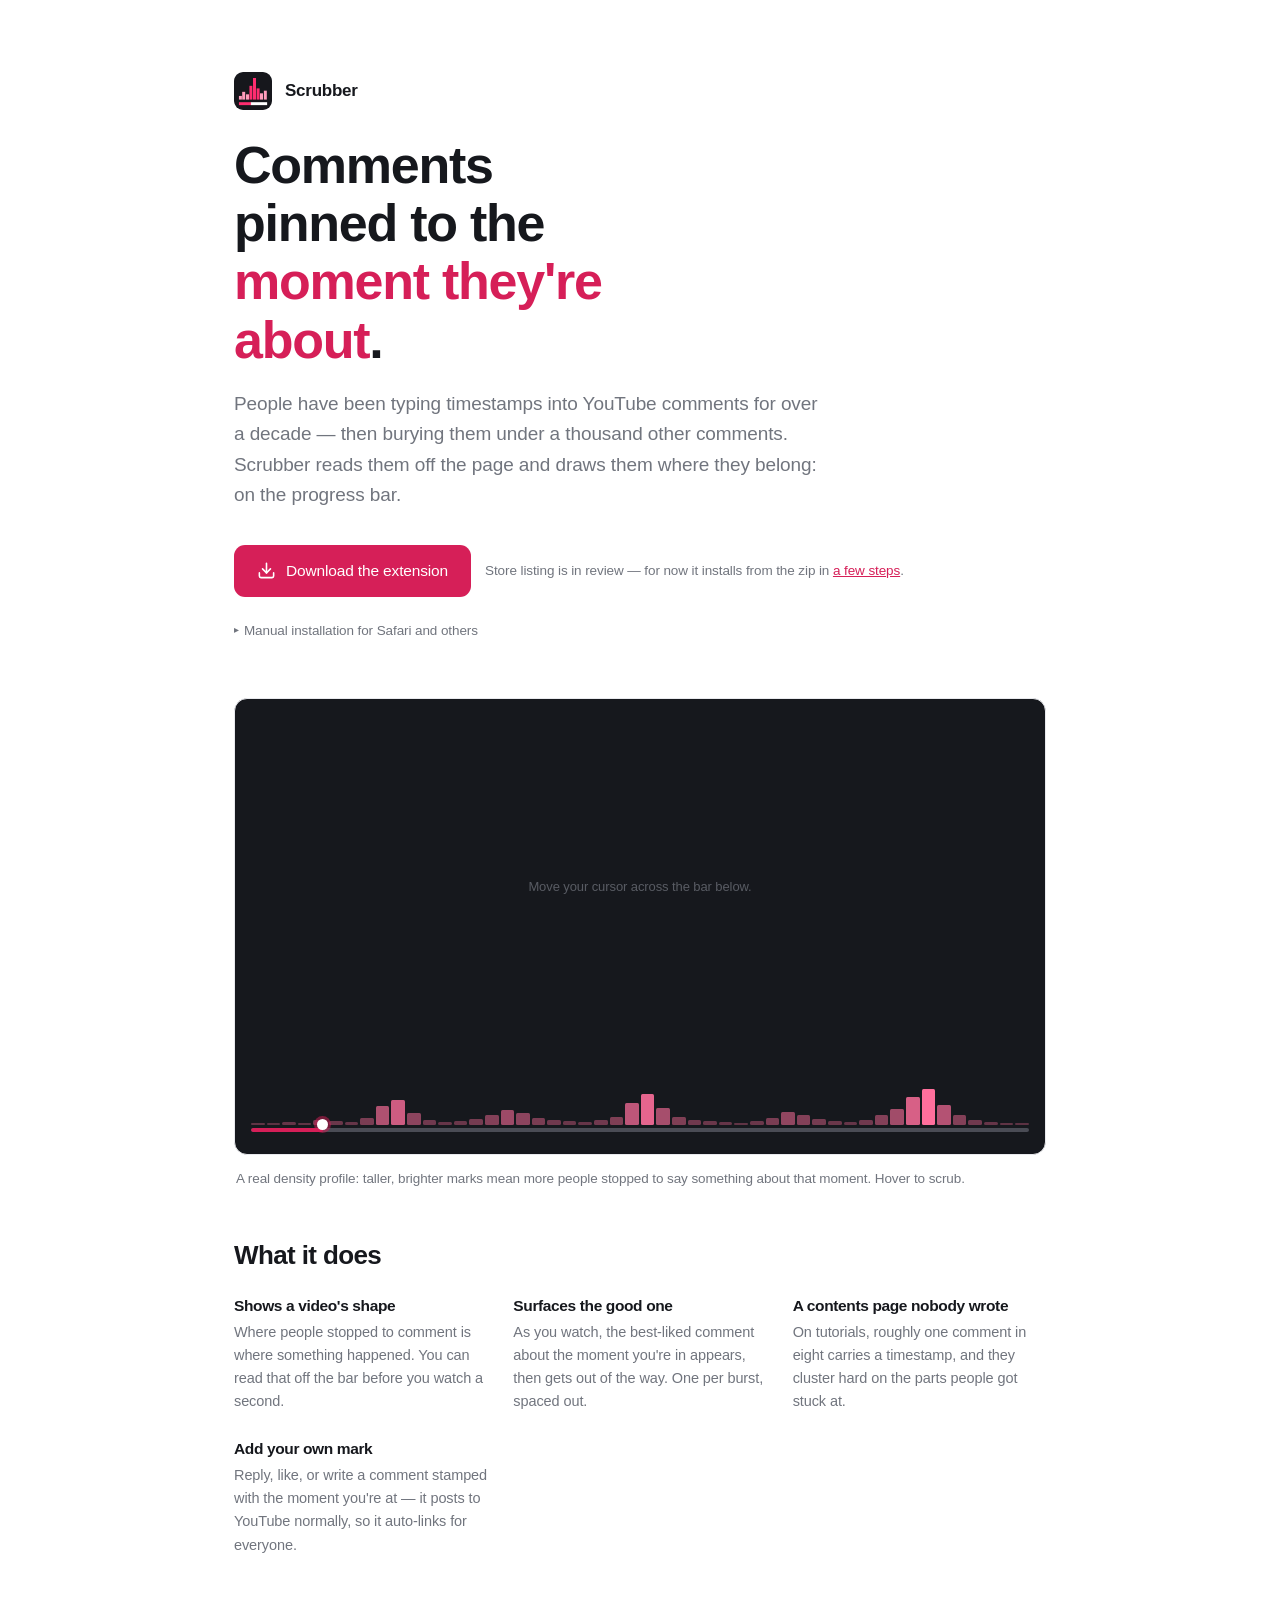
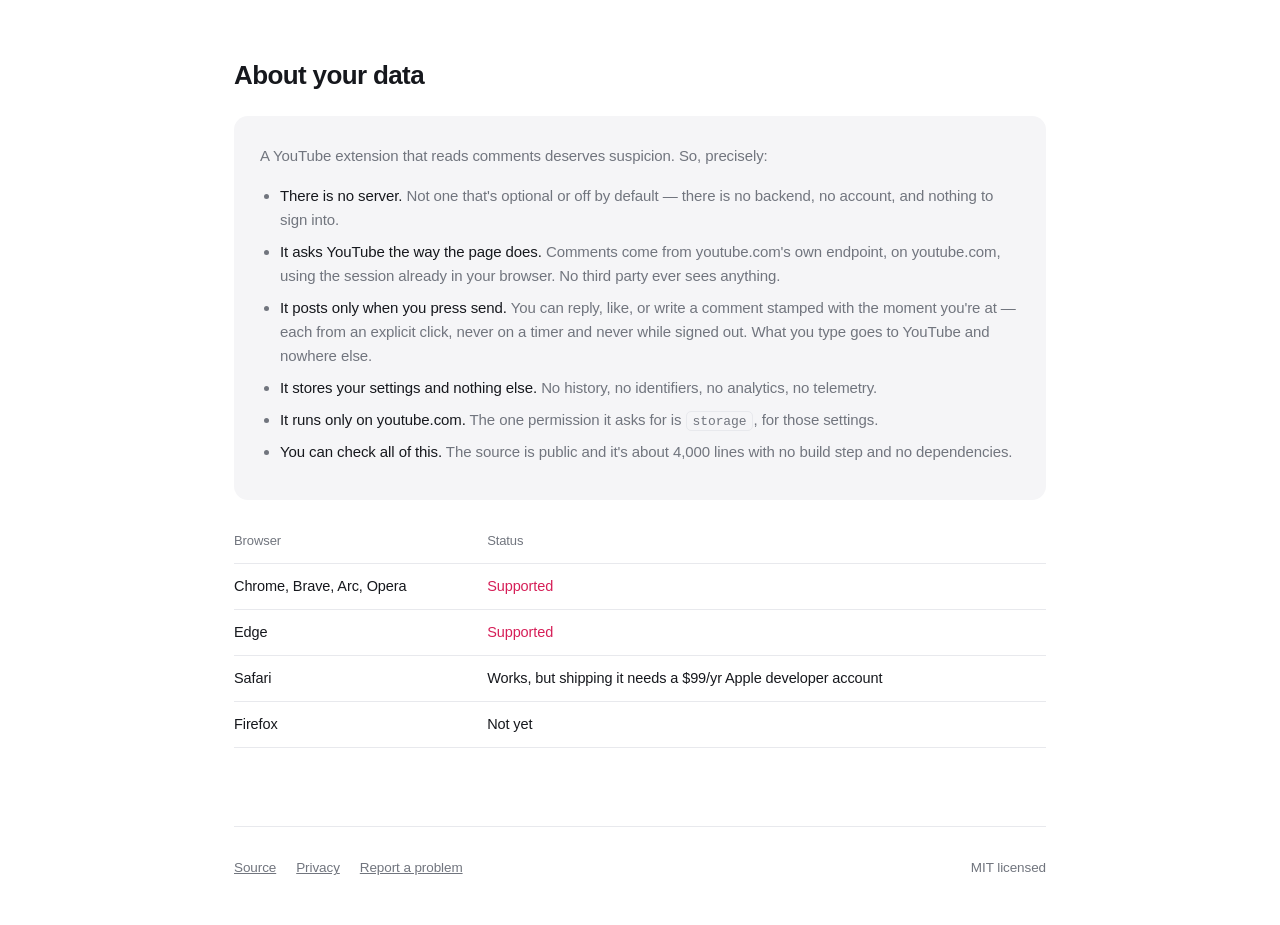
==== commit f605f8de: "Manual installation "for" Safari, not "from" Co-Authored-By: Claude Opus 5 <noreply@anthropic.com> C" ====
--- a/docs/index.html
+++ b/docs/index.html
@@ -185,7 +185,7 @@
   </div>
 
   <details class="manual">
-    <summary>Manual installation from Safari and others</summary>
+    <summary>Manual installation for Safari and others</summary>
 
     <h4>Chrome, Edge, Brave, Arc, Opera</h4>
     <ol>
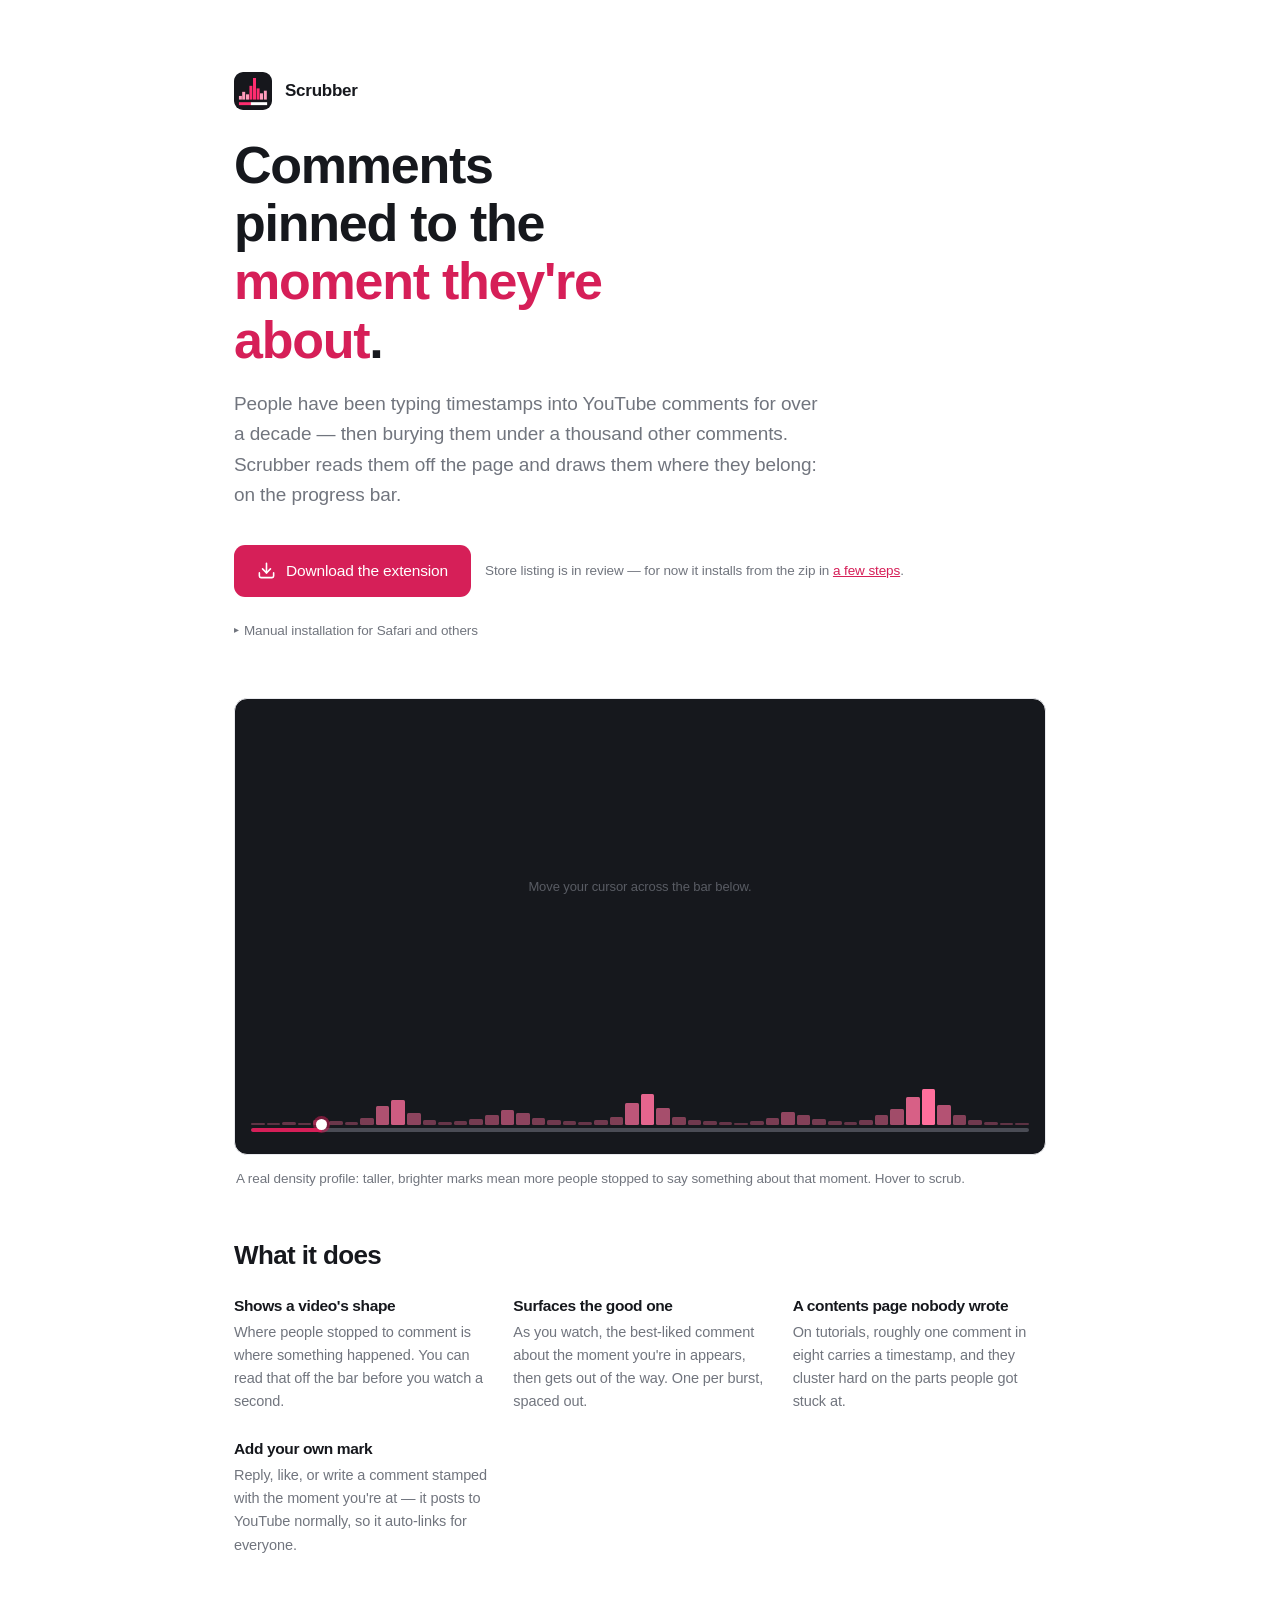
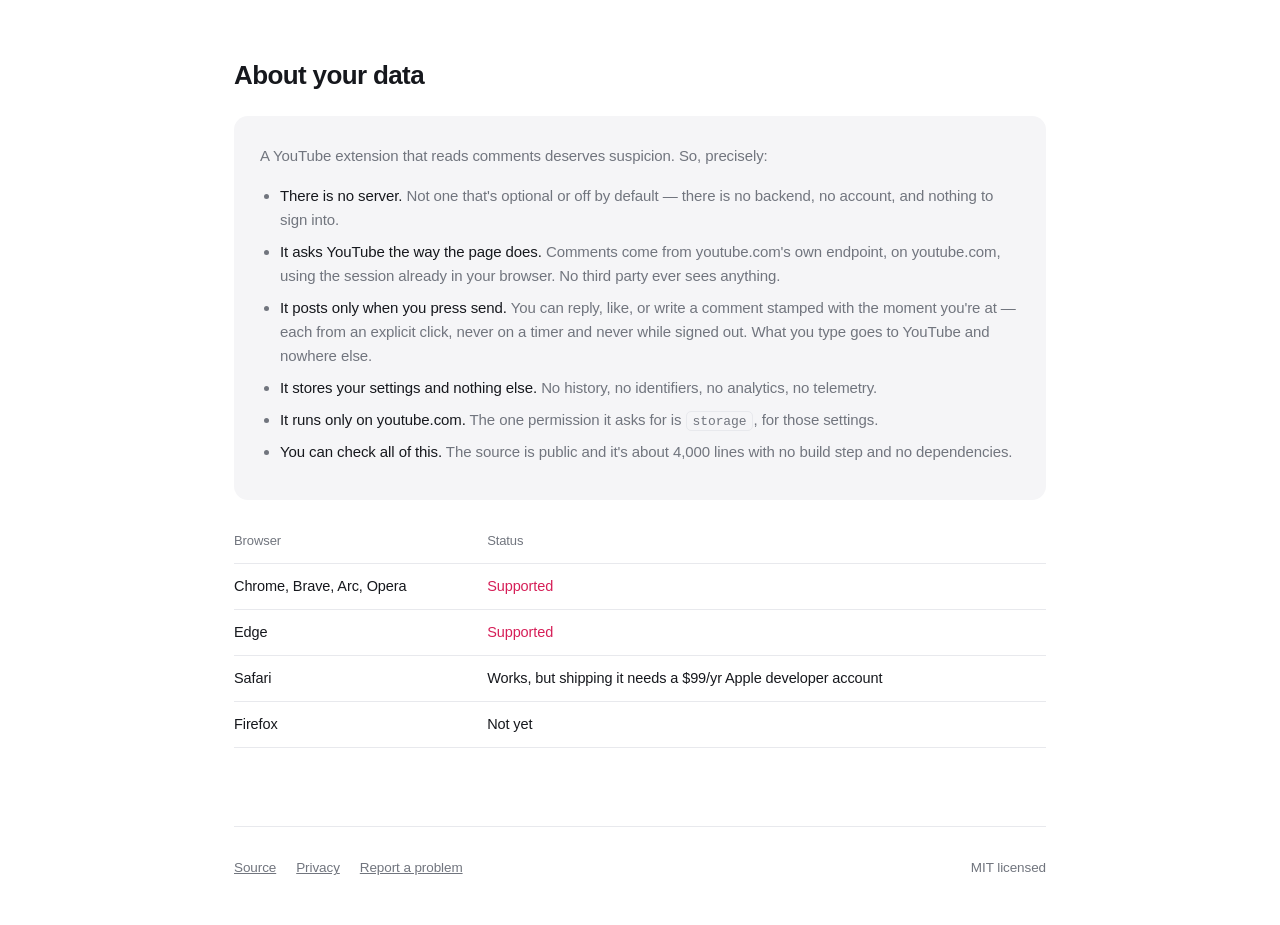
==== commit e29c068b: "Add Cloudflare Web Analytics to the site, and say so on the privacy page Cookieless page counts, no " ====
--- a/docs/index.html
+++ b/docs/index.html
@@ -4,7 +4,7 @@
 <meta charset="utf-8">
 <meta name="viewport" content="width=device-width, initial-scale=1">
 <title>Scrubber — YouTube comments pinned to the moment they're about</title>
-<meta name="description" content="Scrubber reads the timestamps people type into YouTube comments and draws them as density marks over the progress bar. Free, open source, no tracking.">
+<meta name="description" content="Scrubber reads the timestamps people type into YouTube comments and draws them as density marks over the progress bar. Free, open source, and it tracks nothing about you.">
 <link rel="icon" href="icon.png">
 <meta property="og:title" content="Scrubber">
 <meta property="og:description" content="YouTube comments pinned to the moment they're about.">
@@ -467,5 +467,9 @@
   }
 })();
 </script>
+<!-- Cloudflare Web Analytics. Cookieless page counts; the token is a public
+     beacon id, not a secret. Declared in privacy.html. -->
+<script type="module" src="https://static.cloudflareinsights.com/beacon.min.js"
+        data-cf-beacon='{"token": "a1f38db9efef4c48871a60af5b34ad9a"}'></script>
 </body>
 </html>
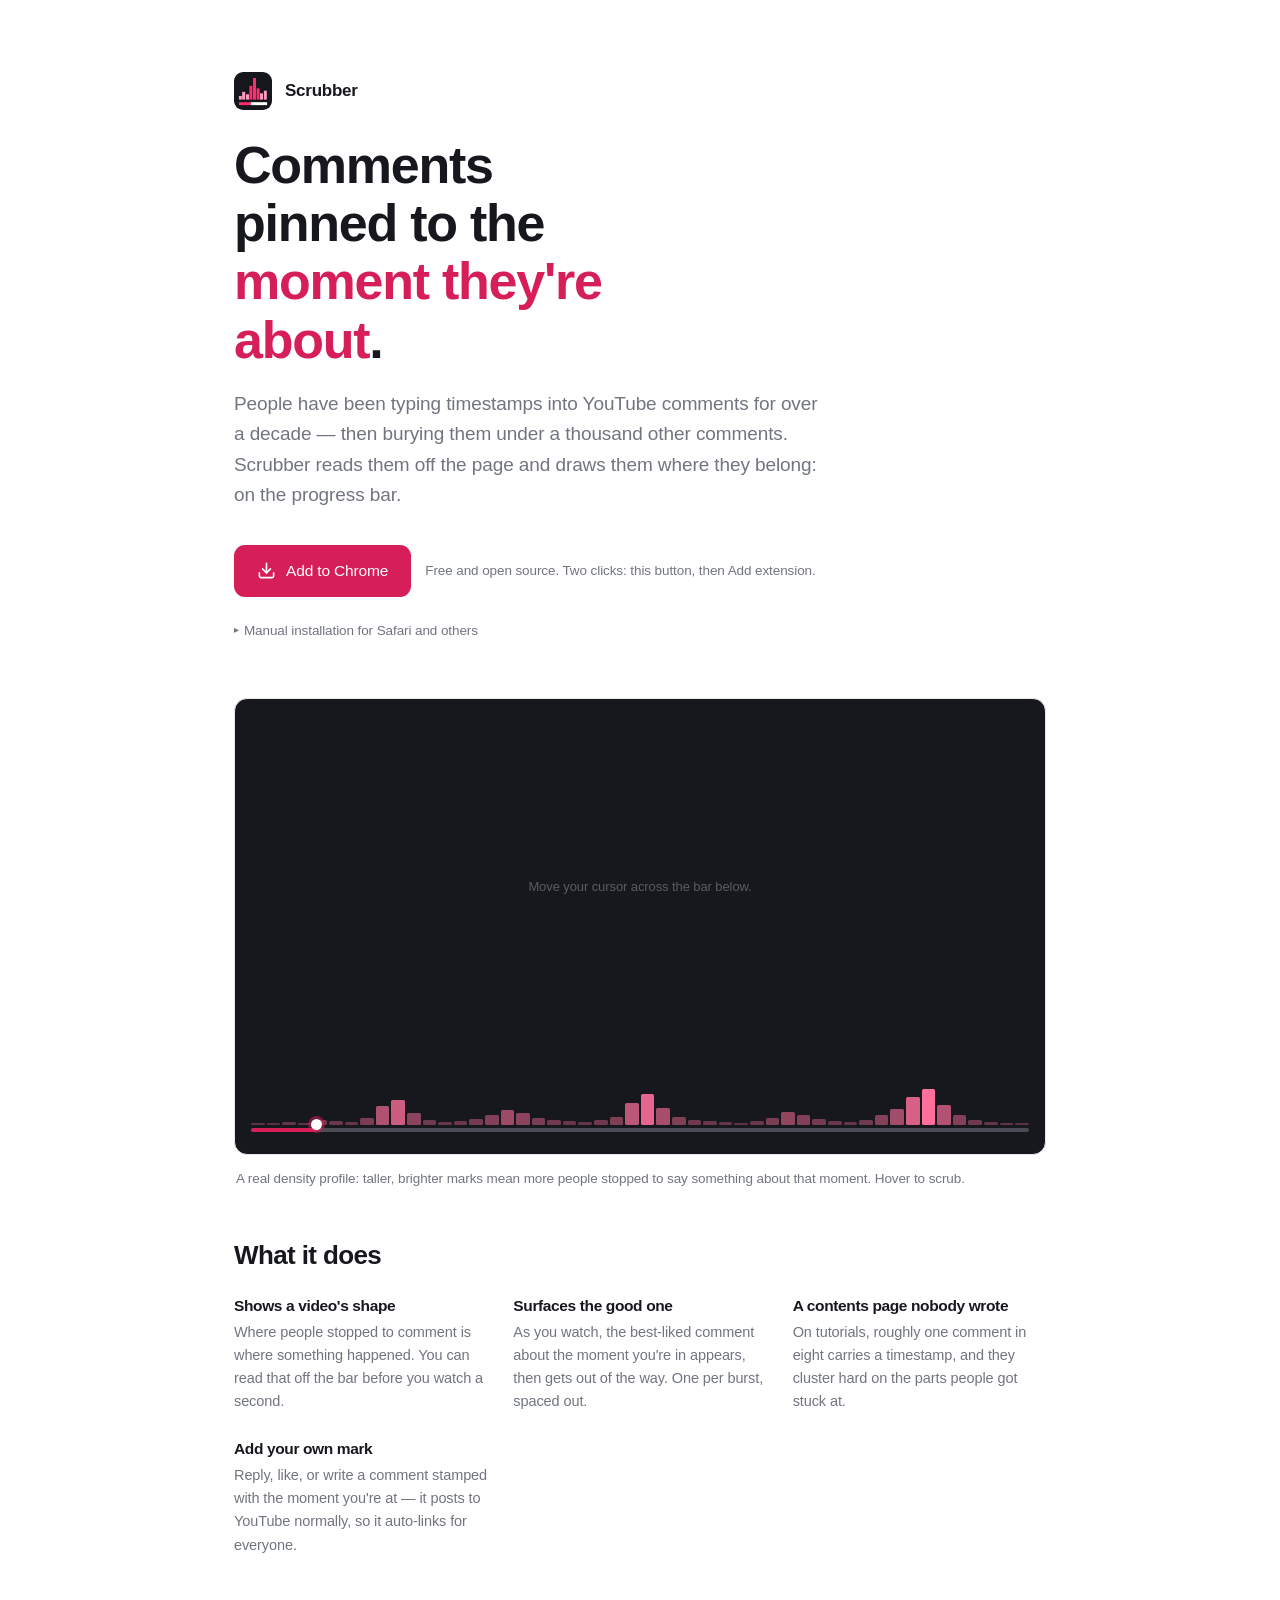
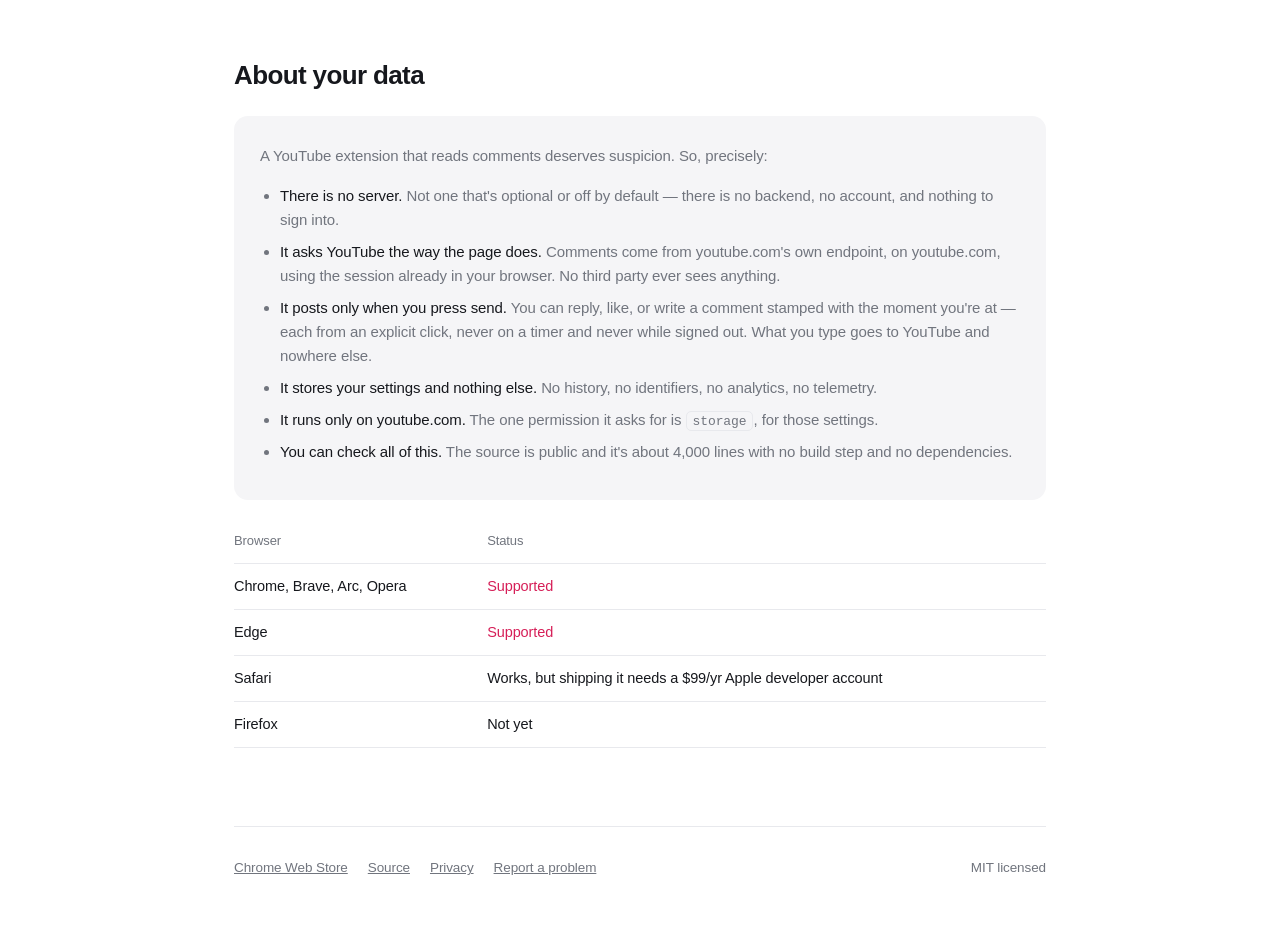
==== commit 26055f4c: "Name the extension for what people search for, and link the listing Published is not findable. Measu" ====
--- a/docs/index.html
+++ b/docs/index.html
@@ -314,6 +314,7 @@
 </section>
 
 <footer>
+  <a href="https://chromewebstore.google.com/detail/scrubber/jhhcdmdpkdlkdpklaogdbknnciapcfah">Chrome Web Store</a>
   <a href="https://github.com/alex-mind/scrubber">Source</a>
   <a href="privacy.html">Privacy</a>
   <a href="https://github.com/alex-mind/scrubber/issues">Report a problem</a>
@@ -328,12 +329,12 @@
   "use strict";
 
   /* ---------------------------------------------------------------------
-     Store URLs. Both are null until the listing exists — a store URL cannot
-     be known before the first draft upload assigns an item ID. While null,
-     the button points at the GitHub release and says so.
+     Store URLs. Null until the listing exists — a store URL cannot be known
+     before the first draft upload assigns an item ID. While null, the button
+     points at the GitHub release and says so.
      --------------------------------------------------------------------- */
   var STORES = {
-    chrome: null,  // 'https://chromewebstore.google.com/detail/scrubber/<ITEM_ID>'
+    chrome: 'https://chromewebstore.google.com/detail/scrubber/jhhcdmdpkdlkdpklaogdbknnciapcfah',
     edge:   null   // 'https://microsoftedge.microsoft.com/addons/detail/<ITEM_ID>'
   };
   var RELEASE = 'https://github.com/alex-mind/scrubber/releases/latest';
@@ -357,6 +358,8 @@
   var NAMES = { chrome:'Chrome', edge:'Edge', safari:'Safari', firefox:'Firefox' };
 
   if (b === 'safari' || b === 'firefox') {
+    // Neither can install from the Chrome Web Store, so the store link would be
+    // a dead end here; the zip and the steps below are the only route.
     label.textContent = 'Download for Chrome or Edge';
     btn.href = RELEASE;
     // No note here: the collapsible below covers these browsers by name, and the
@@ -369,7 +372,7 @@
   } else {
     label.textContent = 'Download the extension';
     btn.href = RELEASE;
-    note.innerHTML = 'Store listing is in review — for now it installs from the zip in '
+    note.innerHTML = 'Not in this browser\'s store yet — for now it installs from the zip in '
                    + '<a href="#" onclick="document.querySelector(\'details\').open=true;'
                    + 'document.querySelector(\'details\').scrollIntoView({behavior:\'smooth\'});'
                    + 'return false;">a few steps</a>.';
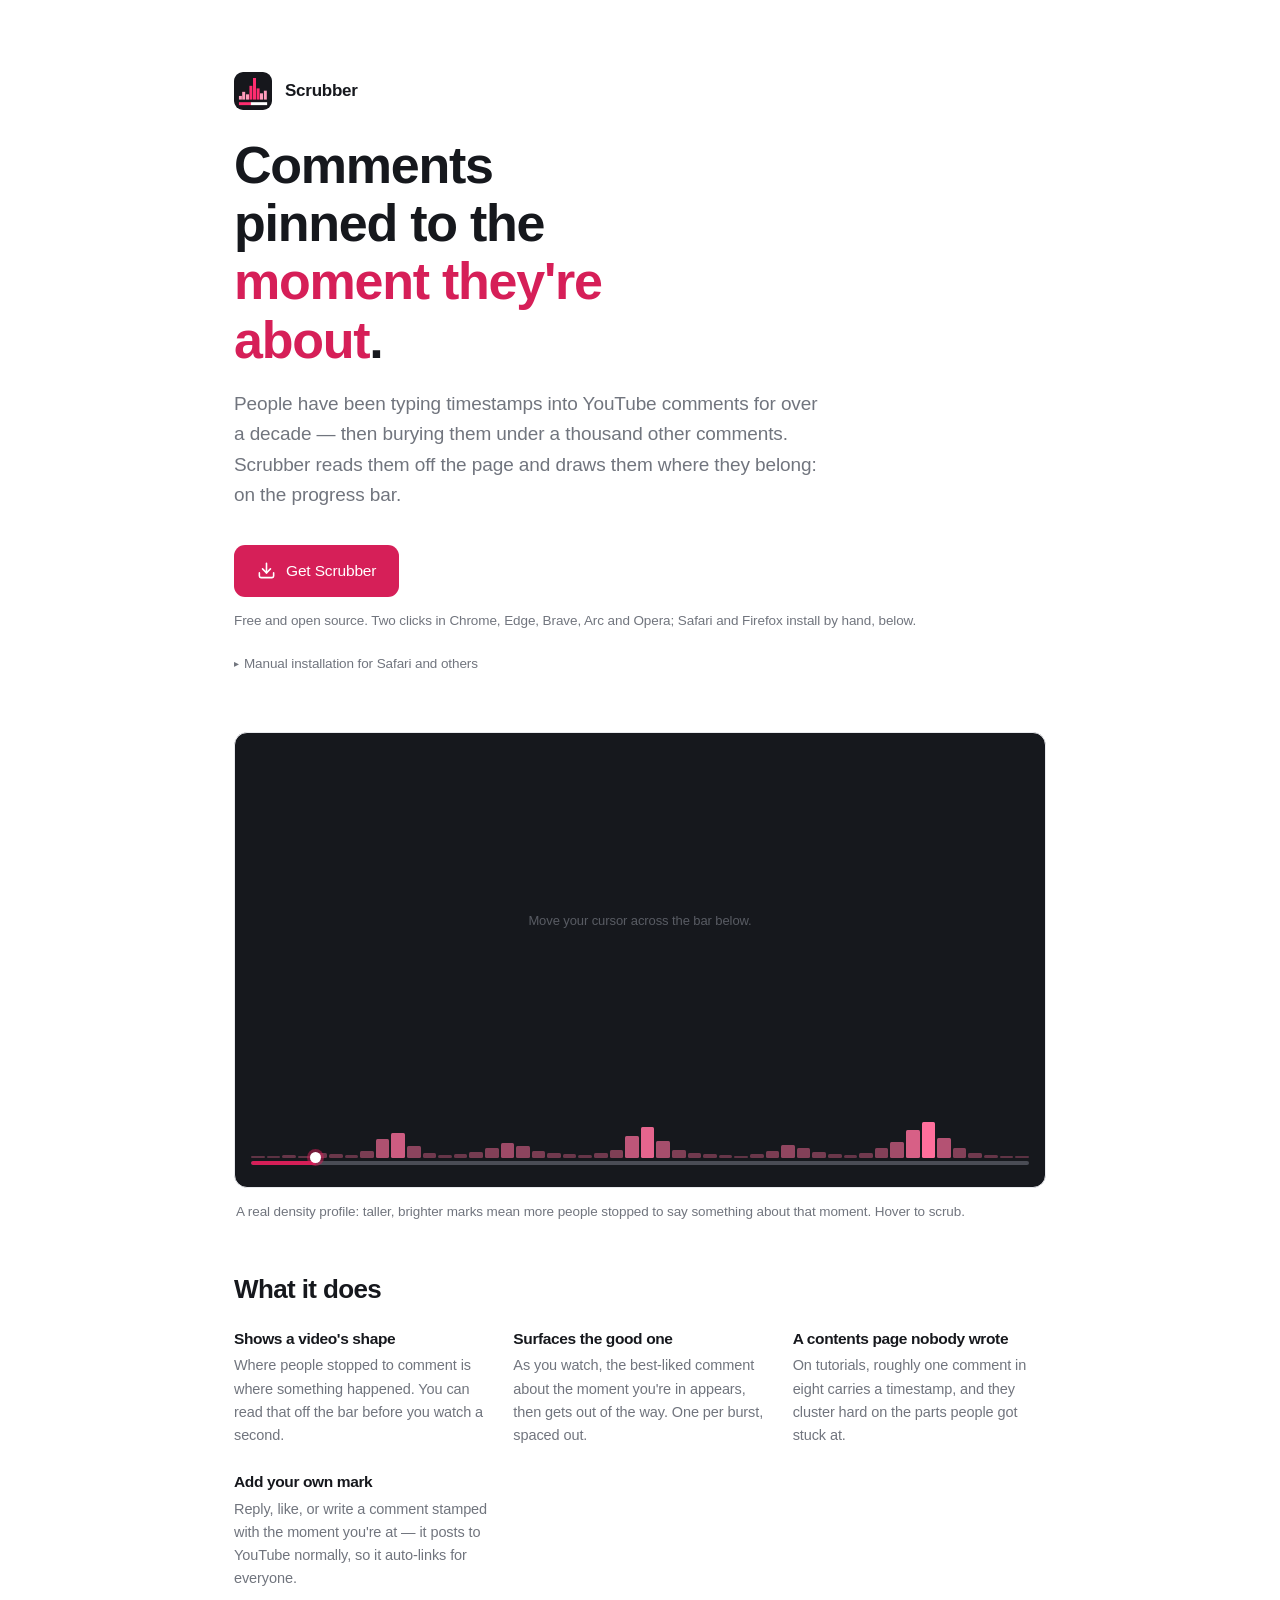
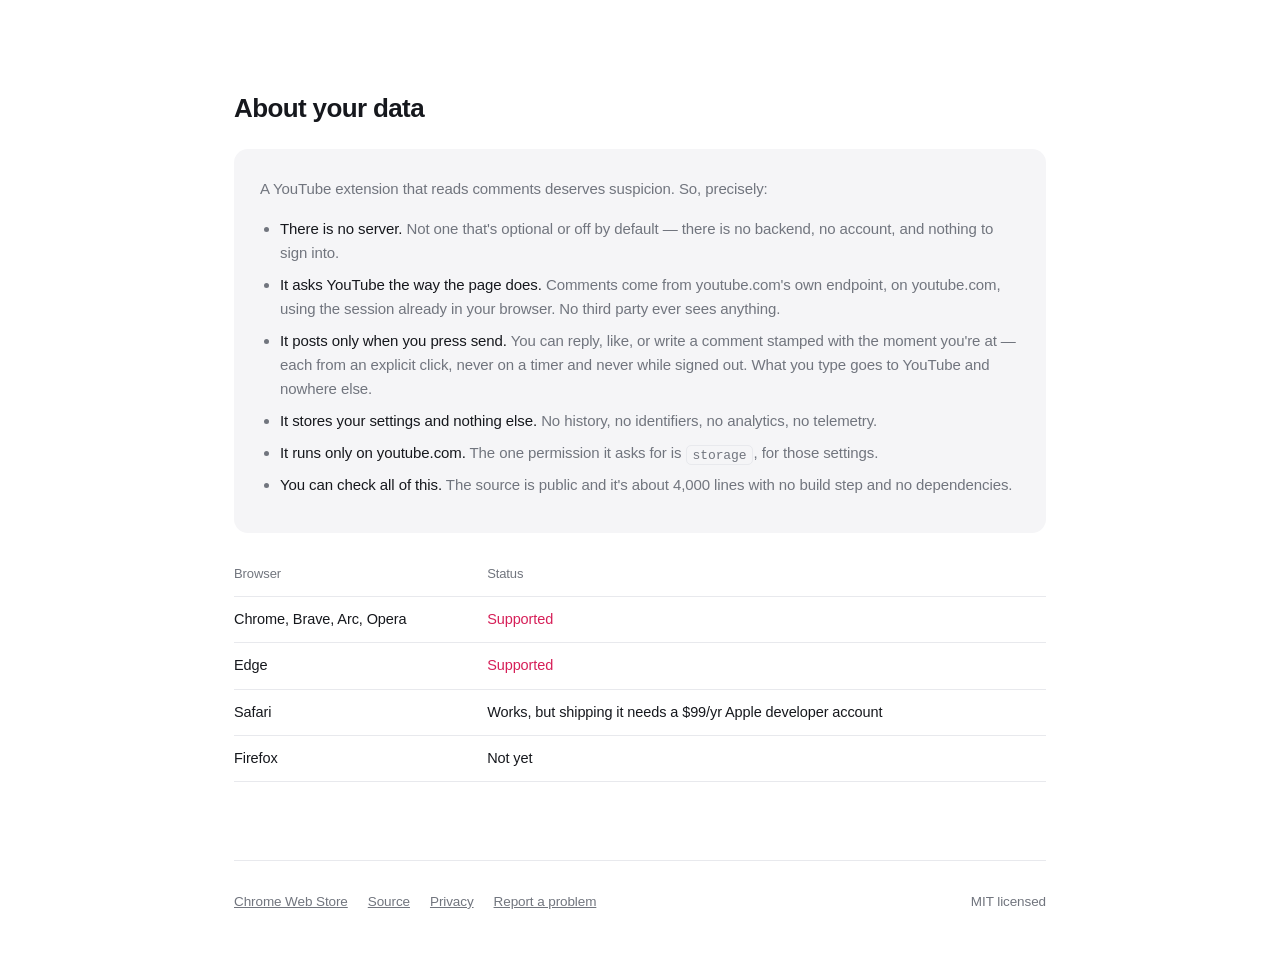
==== commit 9c9de58c: "One install button, the same on every browser The button sniffed the user agent and sent Safari and " ====
--- a/docs/index.html
+++ b/docs/index.html
@@ -173,15 +173,17 @@
   </p>
 
   <div class="cta">
-    <a class="btn" id="install" href="https://github.com/alex-mind/scrubber/releases/latest">
+    <a class="btn"
+       href="https://chromewebstore.google.com/detail/scrubber/jhhcdmdpkdlkdpklaogdbknnciapcfah">
       <svg viewBox="0 0 24 24" fill="none" stroke="currentColor" stroke-width="2"
            stroke-linecap="round" stroke-linejoin="round" aria-hidden="true">
         <path d="M21 15v4a2 2 0 0 1-2 2H5a2 2 0 0 1-2-2v-4"/>
         <polyline points="7 10 12 15 17 10"/><line x1="12" y1="15" x2="12" y2="3"/>
       </svg>
-      <span id="install-label">Get Scrubber</span>
+      <span>Get Scrubber</span>
     </a>
-    <small id="install-note">Free and open source. Works on desktop YouTube.</small>
+    <small>Free and open source. Two clicks in Chrome, Edge, Brave,
+      Arc and Opera; Safari and Firefox install by hand, below.</small>
   </div>
 
   <details class="manual">
@@ -329,56 +331,6 @@
   "use strict";
 
   /* ---------------------------------------------------------------------
-     Store URLs. Null until the listing exists — a store URL cannot be known
-     before the first draft upload assigns an item ID. While null, the button
-     points at the GitHub release and says so.
-     --------------------------------------------------------------------- */
-  var STORES = {
-    chrome: 'https://chromewebstore.google.com/detail/scrubber/jhhcdmdpkdlkdpklaogdbknnciapcfah',
-    edge:   null   // 'https://microsoftedge.microsoft.com/addons/detail/<ITEM_ID>'
-  };
-  var RELEASE = 'https://github.com/alex-mind/scrubber/releases/latest';
-
-  function browser(){
-    var ua = navigator.userAgent;
-    if (/Edg\//.test(ua))                      return 'edge';
-    if (/Firefox\//.test(ua))                  return 'firefox';
-    // Chrome's UA is a superset of Safari's, so Chrome has to be ruled out first.
-    if (/Chrome\//.test(ua) && !/OPR\//.test(ua)) return 'chrome';
-    if (/OPR\//.test(ua))                      return 'chrome';  // Opera installs from the CWS
-    if (/Safari\//.test(ua))                   return 'safari';
-    return 'other';
-  }
-
-  var btn   = document.getElementById('install');
-  var label = document.getElementById('install-label');
-  var note  = document.getElementById('install-note');
-  var b     = browser();
-
-  var NAMES = { chrome:'Chrome', edge:'Edge', safari:'Safari', firefox:'Firefox' };
-
-  if (b === 'safari' || b === 'firefox') {
-    // Neither can install from the Chrome Web Store, so the store link would be
-    // a dead end here; the zip and the steps below are the only route.
-    label.textContent = 'Download for Chrome or Edge';
-    btn.href = RELEASE;
-    // No note here: the collapsible below covers these browsers by name, and the
-    // support table says the rest. An empty <small> would just leave a gap.
-    note.hidden = true;
-  } else if (STORES[b]) {
-    label.textContent = 'Add to ' + NAMES[b];
-    btn.href = STORES[b];
-    note.textContent = 'Free and open source. Two clicks: this button, then Add extension.';
-  } else {
-    label.textContent = 'Download the extension';
-    btn.href = RELEASE;
-    note.innerHTML = 'Not in this browser\'s store yet — for now it installs from the zip in '
-                   + '<a href="#" onclick="document.querySelector(\'details\').open=true;'
-                   + 'document.querySelector(\'details\').scrollIntoView({behavior:\'smooth\'});'
-                   + 'return false;">a few steps</a>.';
-  }
-
-  /* ---------------------------------------------------------------------
      The demo. A real density profile — clustered, not evenly spread, because
      that is what timestamped comments actually look like.
      --------------------------------------------------------------------- */
